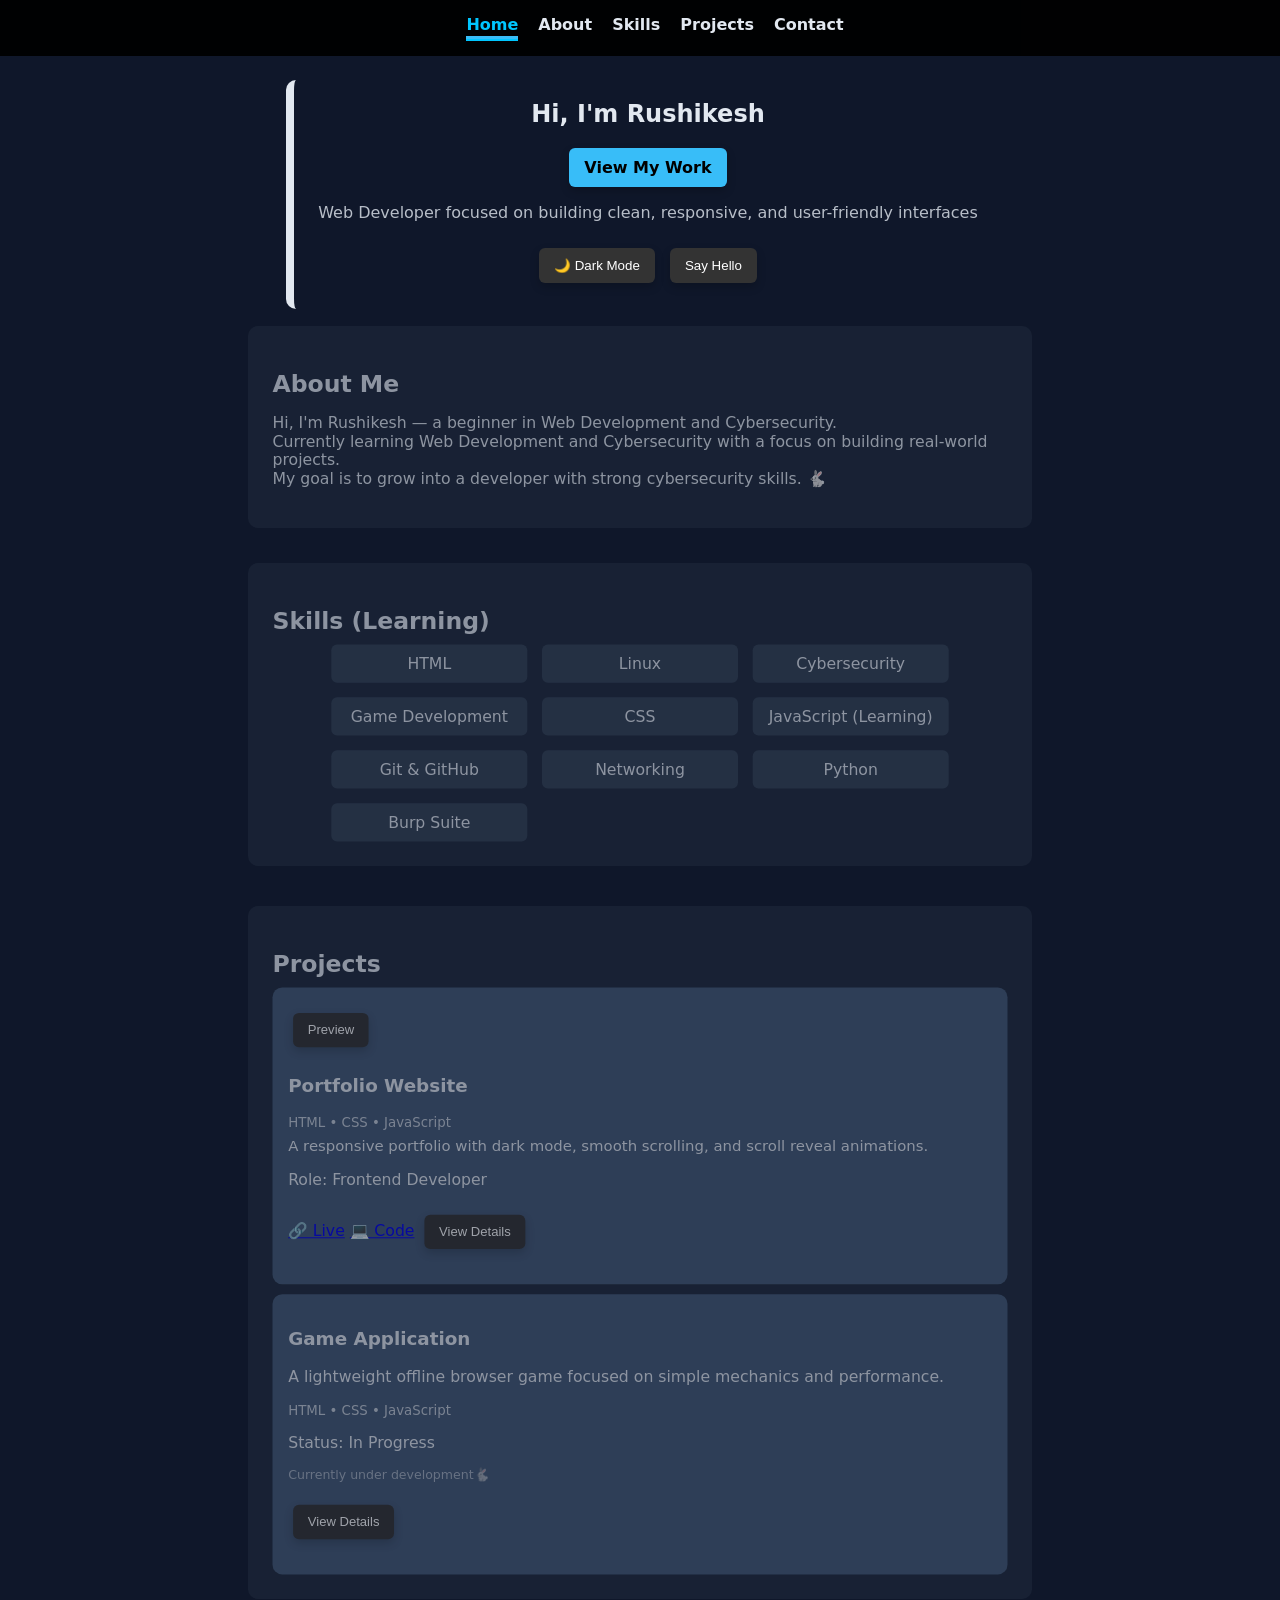
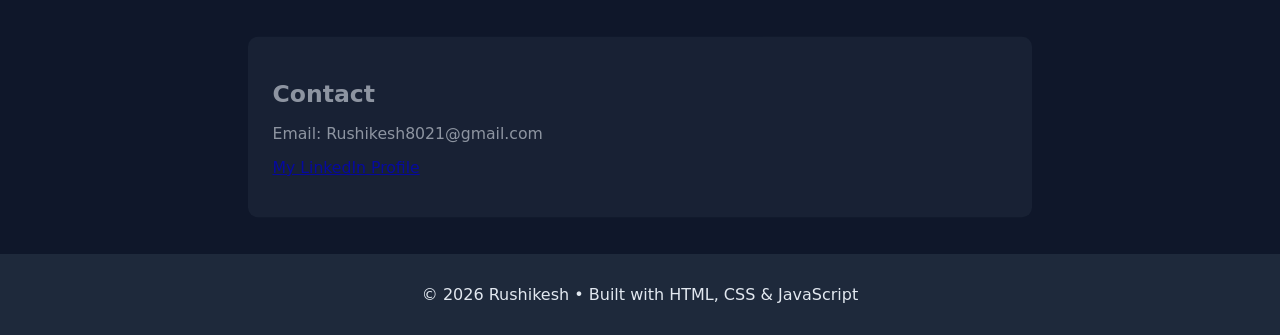
==== index.html @ 9b7d2a0e "border proplem" ====
<!DOCTYPE html>
<html lang="en">
<head>
    <meta charset="UTF-8">
    <link rel="stylesheet" href="css/style.css">
    <meta name="viewport" content="width=device-width, initial-scale=1.0">
    <title>Rushikesh Portfolio</title>
</head>

<body>

    <div class="progress-bar"></div>

    <nav id="navbar">
        <a href="#hero">Home</a>
        <a href="#about">About</a>
        <a href="#skills">Skills</a>
        <a href="#projects">Projects</a>
        <a href="#contact">Contact</a>
    </nav>

    <main>

        <!-- Hero -->
        <section id="hero">
            <h1>Hi, I'm Rushikesh</h1>

            <a href="#projects" class="cta-btn">
                View My Work
            </a>

            <p class="hero-tagline">
                Web Developer focused on building clean, responsive, and user-friendly interfaces
            </p>

            <button id="darkModeToggle">🌙 Dark Mode</button>
            <button id="helloBtn">Say Hello</button>

            <p id="message"></p>
        </section>

        <!-- About -->
        <section id="about" class="section reveal">
            <div class="section-content">
                <h2>About Me</h2>
                <p>
                    Hi, I'm Rushikesh — a beginner in Web Development and Cybersecurity.<br>
                    Currently learning Web Development and Cybersecurity with a focus on building real-world projects.<br>
                    My goal is to grow into a developer with strong cybersecurity skills. 🐇
                </p>
            </div>
        </section>

        <!-- Skills -->
        <section id="skills" class="section reveal">
            <div class="section-content">
                <h2>Skills (Learning)</h2>

                <div class="skills-container">
                    <div>HTML</div>
                    <div>Linux</div>
                    <div>Cybersecurity</div>
                    <div>Game Development</div>
                    <div>CSS</div>
                    <div>JavaScript (Learning)</div>
                    <div>Git & GitHub</div>
                    <div>Networking</div>
                    <div>Python</div>
                    <div>Burp Suite</div>
                </div>
            </div>
        </section>

        <!-- Projects -->
        <section id="projects" class="section reveal">
            <div class="section-content">
                <h2>Projects</h2>
                
                <div class="project-card">

                    <div class="project-preview">
                        <button class="preview-btn" data-url="https://ronkiller18.github.io/portfolio/">
                            Preview
                        </button>
                    </div>
                    
                    <h3>Portfolio Website</h3>

                    <p class="project-tech">
                        HTML • CSS • JavaScript
                    </p>


                    <p class="project-desc">
                        A responsive portfolio with dark mode, smooth scrolling, and scroll reveal animations.
                    </p>

                    <p class="project-role">
                        Role: Frontend Developer
                    </p>

                     <div class="project-actions">
                        <a href="https://ronkiller18.github.io/portfolio/" target="_blank" rel="noopener noreferrer">🔗 Live</a>
                        <a href="https://github.com/Ronkiller18/portfolio" target="_blank" rel="noopener noreferrer">💻 Code</a>
                        <button class="details-btn">View Details</button>
                    </div>

                    <div class="project-details">
                        <ul>
                            <li>Built responsive layout using CSS Grid and Flexbox</li>
                            <li>Implemented dark mode toggle using classList</li>
                            <li>Added scroll reveal animations using IntersectionObserver</li>
                            <li>Optimized layout for mobile devices</li>
                        </ul>
                    </div>                    
                </div>
                
                <div class="project-card">

                    <h3>Game Application</h3>

                    <p>
                        A lightweight offline browser game focused on simple mechanics and performance.
                    </p>

                    <p class="project-tech">
                        HTML • CSS • JavaScript
                    </p>

                    <p class="project-role">
                        Status: In Progress
                    </p>

                    <p class="project-note">
                        Currently under development🐇
                    </p>

                    <div class="project-actions">
                    <button class="details-btn">View Details</button>
                    </div>

                    <div class="project-details">
                        <ul>
                            <li>Designing basic game mechanics using JavaScript</li>
                            <li>Handling user input and game state</li>
                            <li>Optimizing for smooth performance on low-end devices</li>
                        </ul>
                    </div>
                </div>
            </div>
        </section>

        <!-- Contact -->
        <section id="contact" class="section reveal">
            <div class="section-content">
                <h2>Contact</h2>
                <p>Email: Rushikesh8021@gmail.com</p>
                <p>
                    <a href="https://www.linkedin.com/in/iamrushikeshpatil/" target="_blank" rel="noopener noreferrer">
                        My LinkedIn Profile
                    </a>
                </p>
            </div>
        </section>

    </main>

    <footer>
        <p>© 2026 Rushikesh • Built with HTML, CSS & JavaScript</p>
    </footer>

    <div class="preview-modal" id="previewModal">
        <div class="preview-overlay"></div>

        <div class="preview-content">
            <button class="preview-close">&times;</button>

            <div class="preview-loader" id="previewLoader">
                <div class="spinner"></div>
                <p>Loading preview...</p>
            </div>

            <div class="preview-fallback hidden" id="previewFallback">
                <p>Preview not available</p>
                <a id="openLiveLink" target="_blank">Open Live Site</a>
            </div>

            <iframe id="previewFrame" src="" loading="lazy"></iframe>
        </div>
    </div>

    <script src="js/script.js"></script>
</body>
</html>
---- css/style.css ----
/* =========================
   1. Reset & Base
========================= */

:root {
  --nav-height: 110px;
}

html {
    scroll-padding-top: var(--nav-height);
    scroll-behavior: smooth;
    overflow-x: hidden;
}

body {
    margin: 0;
    padding-top: 80px;
    font-family: system-ui, -apple-system, sans-serif;
    background-color: #0f172a;
    color: #e2e8f0;
    overflow-x: hidden;
}

h1, h2 {
    margin-bottom: 10px;
}


/* =========================
   2. Layout
========================= */
main {
    display: flex;
    flex-direction: column;
    align-items: center;
    animation: fadeIn 0.6s ease;
}

/*Scroll Progress-bar*/
.progress-bar {
    position: fixed;
    top: 0;
    left: 0;

    height: 3px;
    width: 0%;

    background: linear-gradient(to right, #00c6ff, #0072ff);

    z-index: 9999;

    transition: width 0.1s linear;
}

.section {
    width: 80%;
    max-width: 800px;
    margin: 15px;
    padding: 25px;
    border-radius: 10px;
    background: #1e293b;
    transition: transform 0.3s ease;
}

.section-content {
    transition: transform 0.3s ease;
}

.section-content:hover {
    transform: translateY(-3px);
}

/* =====================
   SECTION FOCUS SYSTEM
===================== */
section {
    box-sizing: border-box;
    padding-left: 1.5rem;
    padding-right: 1rem;
    transition: opacity 0.25s ease-out, transform 0.25s ease-out;
}

/* inactive sections */
section:not(.active-section) {
  opacity: 0.6;
  transform: scale(0.98);
}

/* active section */
section.active-section {
  opacity: 1;
  transform: scale(1);
  border-left: 8px solid;
}

/* =========================
   3. Navigation
========================= */
nav {
    position: fixed;
    top: 0;
    left: 0;
    z-index: 1000;

    width: 100%;
    padding: 15px;

    display: flex;
    justify-content: center;
    gap: 20px;

    background: rgba(0, 0, 0, 0.95);
}

nav {
  transition: background-color 0.3s ease, box-shadow 0.3s ease;
}

nav.nav-scrolled {
  background-color: rgba(0, 0, 0, 0.85);
  box-shadow: 0 4px 10px rgba(0, 0, 0, 0.3);
}

nav a {
    position: relative;
    padding-bottom: 5px;

    color: #e2e8f0;
    text-decoration: none;
    font-weight: bold;
    transition: transform 0.15s ease, opacity 0.15s ease;
}

nav a.active {
  color: #00c6ff;
  border-bottom: 2px solid #00c6ff;
}

nav a:hover {
    color: #38bdf8;
}

nav a::before {
    content: "";
    position: absolute;
    bottom: 0;
    left: 0;

    width: 0%;
    height: 3px;

    background: #38bdf8;
    transition: width 0.3s ease;
}

nav a:hover::before,
nav a.active::before {
    width: 100%;
}

/* =========================
   4. Buttons & Links
========================= */

a:focus, 
button:focus {
    outline: 2px solid #38bdf8;
    outline-offset: 2px;
}

button,
.details-btn,
#darkModeToggle,
#helloBtn {
  padding: 10px 15px;
  margin: 10px 5px;

  border: none;
  border-radius: 6px;

  background-color: #333;
  color: white;

  cursor: pointer;

  transition: transform 0.1s ease, box-shadow 0.1s ease;

  box-shadow: 0 4px 10px rgba(0, 0, 0, 0.2);
}

button:hover,
.details-btn:hover,
#darkModeToggle:hover,
#helloBtn:hover {
  transform: translateY(-2px);
  box-shadow: 0 6px 14px rgba(0, 0, 0, 0.25);
}

button:active,
.details-btn:active,
#darkModeToggle:active,
#helloBtn:active {
  transform: translateY(1px) scale(0.97);
  box-shadow: 0 2px 6px rgba(0, 0, 0, 0.2);
}

.cta-btn {
  display: inline-block;
  margin-top: 10px;
  padding: 10px 15px;

  background: #38bdf8;
  color: black;
  text-decoration: none;
  border-radius: 6px;
  font-weight: bold;

  transition: transform 0.1s ease, box-shadow 0.1s ease;

  box-shadow: 0 4px 10px rgba(0, 0, 0, 0.2);
}

.cta-btn:hover {
  transform: translateY(-2px);
  box-shadow: 0 6px 14px rgba(0, 0, 0, 0.25);
}

.cta-btn:active {
  transform: translateY(1px) scale(0.97);
  box-shadow: 0 2px 6px rgba(0, 0, 0, 0.2);
}

/* =========================
   5. Hero
========================= */
/* Ensure hero is strong on load */
#hero {
    text-align: center;
    opacity: 1;
    transform: scale(1);
    border-radius: 10px;
}

.hero-tagline {
    opacity: 0.8;
    font-size: 1rem;
}

/* =========================
   6. Animations
========================= */
@keyframes fadeIn {
    from { opacity: 0; }
    to   { opacity: 1; }
}

.reveal {
    opacity: 0;
    transform: translateY(40px);
    transition: opacity 0.7s ease, transform 0.7s ease;
}

.reveal.active {
    opacity: 1;
    transform: translateY(0);
}

.clicked {
  transform: translateY(1px) scale(0.97);
}

/* No_ scroll*/
.no-scroll {
  overflow: hidden;
  touch-action: none;
}

/* =========================
   7. Skills
========================= */
.skills-container {
    display: grid;
    grid-template-columns: repeat(auto-fit, minmax(150px, 200px));
    justify-content: center;
    gap: 15px;
    margin-top: 10px;
    width: 100%;
}

.skills-container div {
    text-align: center;
    padding: 10px 15px;

    background: #334155;
    border-radius: 6px;
    transition: transform 0.2s ease, background 0.2s ease;
}

.skills-container div:hover {
    background: #38bdf8;
    color: black;
    transform: scale(1.05);
}


/* =========================
   8. Projects
========================= */
#projects {
    display: flex;
    flex-direction: column;
    gap: 15px;
}

.project-card {
    margin-top: 10px;
    padding: 1rem;

    background: #435875;
    border-radius: 10px;

    transition: transform 0.2s ease, box-shadow 0.2s ease;

    cursor: default;
}

.project-card:hover {
    background: #38bdf8;
    color: black;
    transform: translateY(-4px);
    box-shadow: 0 8px 18px rgba(0, 0, 0, 0.2);
    cursor: pointer;
}

.project-card:active {
    transform: scale(0.98);
}

.project-desc {
    margin: 8px 0;
    font-size: 0.95rem;
}

.project-details {
     max-height: 0;
  overflow: hidden;

  transition: max-height 0.3s ease;
    margin-top: 10px;
    font-size: 0.9rem;
    line-height: 1.5;
}

.project-details.show {
  max-height: 200px;
}

.project-tech {
    margin-bottom: 0.5rem;
    font-size: 0.85rem;
    opacity: 0.8;
}

.project-note {
    font-size: 0.8rem;
    opacity: 0.6;
}

.project-links {
    display: flex;
    gap: 10px;
}

.project-links a {
    text-decoration: none;
    font-weight: bold;
}

.project-links a:hover {
    text-decoration: underline;
}

.hidden {
    display: none;
}

/* =========================
   Preview
========================= */

.preview-modal {
  position: fixed;
  inset: 0;
  z-index: 1000;

  opacity: 0;
  visibility: hidden;
  transition: opacity 0.25s ease;
}

.preview-modal.active {
  opacity: 1;
  visibility: visible;
}

.preview-overlay {
  position: absolute;
  inset: 0;
  background: rgba(0, 0, 0, 0.7);
}

.preview-content {
  position: relative;
  width: 90%;
  max-width: 900px;
  height: 80vh;
  margin: auto;
  top: 50%;
  transform: translateY(-50%);
  background: #111;
  border-radius: 10px;
  overflow: hidden;
}

.preview-content iframe {
  width: 100%;
  height: 100%;
  border: none;
}

.preview-close {
  position: absolute;
  top: 10px;
  right: 12px;
  font-size: 24px;
  background: none;
  border: none;
  color: white;
  cursor: pointer;
}

.preview-loader {
  position: absolute;
  inset: 0;
  display: flex;
  flex-direction: column;
  align-items: center;
  justify-content: center;
  background: #111;
  z-index: 2;
}

.preview-loader.hidden {
  display: none;
}

.spinner {
  width: 32px;
  height: 32px;
  border: 3px solid #444;
  border-top: 3px solid #fff;
  border-radius: 50%;
  animation: spin 0.8s linear infinite;
}

@keyframes spin {
  to {
    transform: rotate(360deg);
  }
}

.preview-fallback {
  position: absolute;
  inset: 0;
  display: flex;
  flex-direction: column;
  justify-content: center;
  align-items: center;
  background: #111;
  color: white;
}

.preview-fallback.hidden {
  display: none;
}

.preview-content iframe {
  opacity: 0;
  transition: opacity 0.2s ease;
}

.preview-content iframe.loaded {
  opacity: 1;
}

/* =========================
   9. Footer
========================= */
footer {
    margin-top: 20px;
    padding: 15px;
    text-align: center;
    background: #1e293b;
}


/* =========================
   10. Dark Mode
========================= */
body.dark {
    background-color: #121212;
    color: #39FF14;
}

body.dark .cta-btn {
    color: #39FF14;
}

body.dark .section {
    background: #1e1e1e;
}

body.dark .cta-btn,
body.dark .skills-container div,
body.dark .project-card {
    background: #2a2a2a;
}

body.dark .cta-btn:hover,
body.dark .skills-container div:hover,
body.dark .project-card:hover {
    color: #ffffff;
}

body.dark footer {
  background-color: black;
}

/* =========================
   11. Responsive
========================= */
@media (max-width: 600px) {

     :root {
        --nav-height: 80px;
    }

    body {
        padding-top: 100px;
    }

    nav {
        flex-wrap: nowrap;
        overflow-x: auto;
        justify-content: flex-start;
        gap: 12px;
        padding: 10px;
        scroll-padding-right: 20px;
    }

    nav a {
        flex: 0 0 auto;
    }

    nav a:last-child {
        margin-right: 20px;
    }

    nav::-webkit-scrollbar {
        display: none;
    }

    section {
        padding-left: 1rem;
        padding-right: 1rem;
    }

    .section {
        width: 95%;
        margin: 10px 0;
    }

    section.active-section {
        border-left: none;
        border-top: 3px solid white;
  }

    .skills-container {
        grid-template-columns: 1fr;
    }
}
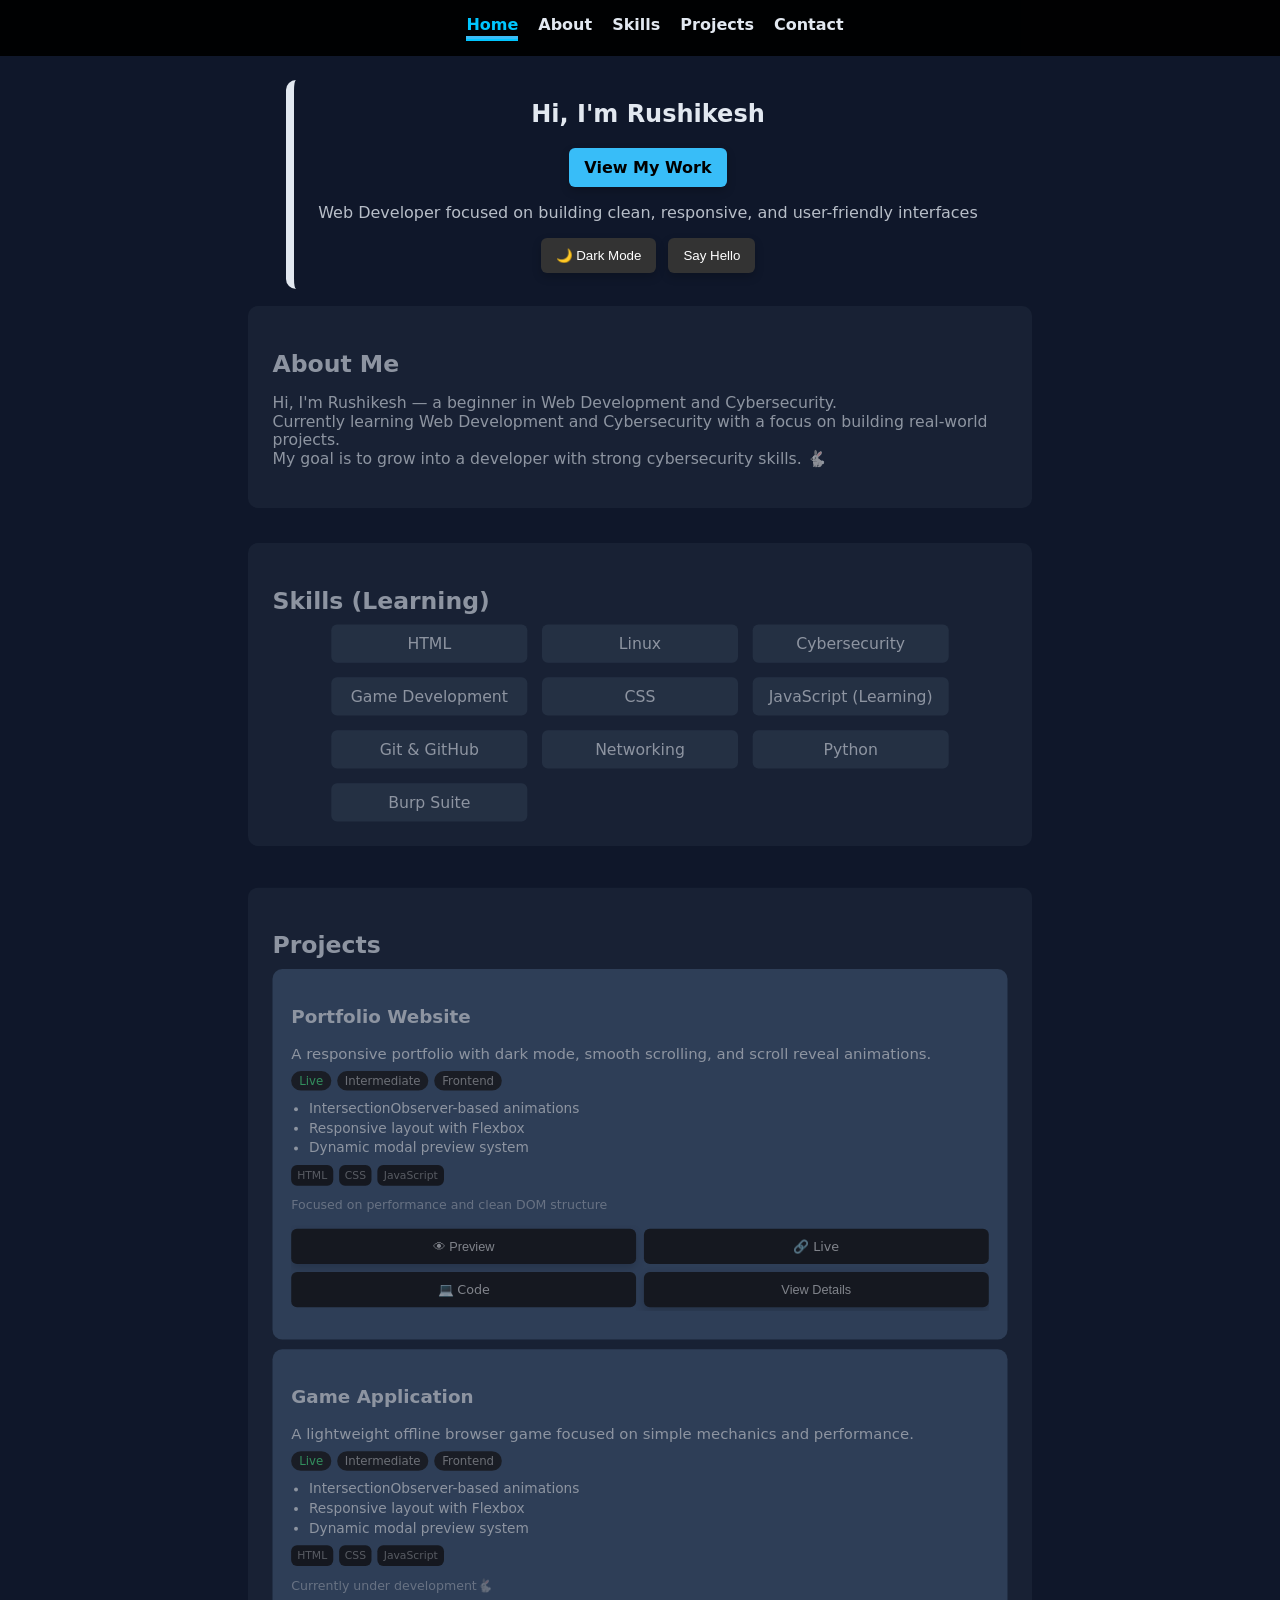
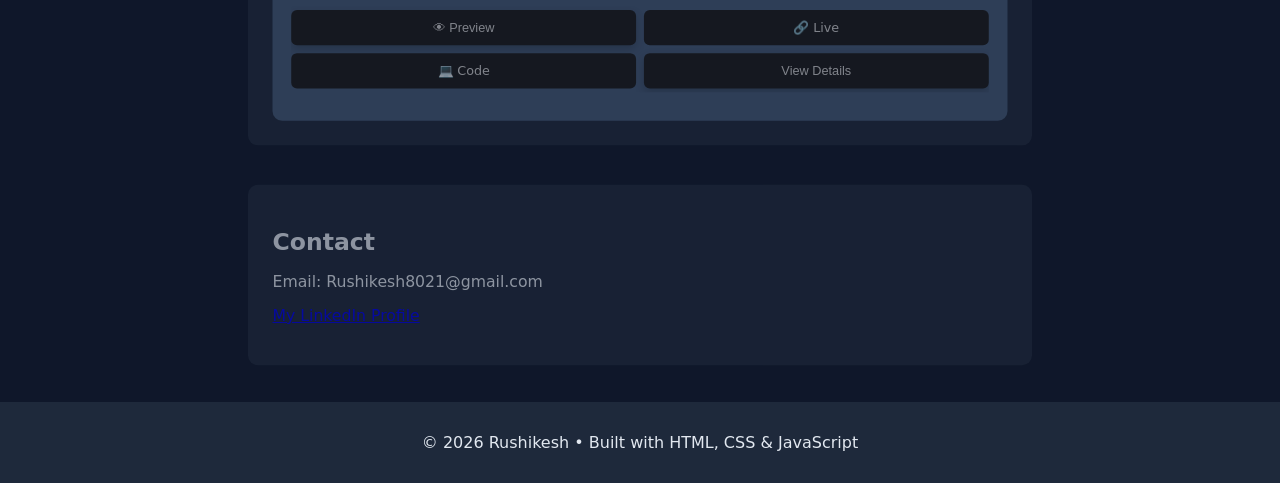
==== commit 09337456: "buttons Ui" ====
--- a/index.html
+++ b/index.html
@@ -33,8 +33,10 @@
                 Web Developer focused on building clean, responsive, and user-friendly interfaces
             </p>
 
+            <div class="hero-actions">
             <button id="darkModeToggle">🌙 Dark Mode</button>
             <button id="helloBtn">Say Hello</button>
+            </div>
 
             <p id="message"></p>
         </section>
@@ -78,74 +80,125 @@
                 
                 <div class="project-card">
 
-                    <div class="project-preview">
-                        <button class="preview-btn" data-url="https://ronkiller18.github.io/portfolio/">
-                            Preview
-                        </button>
-                    </div>
-                    
+                    <!-- 1. Title -->
                     <h3>Portfolio Website</h3>
 
-                    <p class="project-tech">
-                        HTML • CSS • JavaScript
-                    </p>
-
-
+                    <!-- 2. Description -->
                     <p class="project-desc">
                         A responsive portfolio with dark mode, smooth scrolling, and scroll reveal animations.
                     </p>
 
-                    <p class="project-role">
-                        Role: Frontend Developer
-                    </p>
-
-                     <div class="project-actions">
-                        <a href="https://ronkiller18.github.io/portfolio/" target="_blank" rel="noopener noreferrer">🔗 Live</a>
-                        <a href="https://github.com/Ronkiller18/portfolio" target="_blank" rel="noopener noreferrer">💻 Code</a>
-                        <button class="details-btn">View Details</button>
-                    </div>
-
+                    <!-- 3. Meta (quick signals) -->
+                    <div class="project-meta">
+                        <span class="status live">Live</span>
+                        <span class="complexity">Intermediate</span>
+                        <span class="type">Frontend</span>
+                    </div>
+
+                    <!-- 4. Features (proof of skill) -->
+                    <ul class="project-features">
+                        <li>IntersectionObserver-based animations</li>
+                        <li>Responsive layout with Flexbox</li>
+                        <li>Dynamic modal preview system</li>
+                    </ul>
+
+                    <!-- 5. Tech stack -->
+                    <div class="project-tech">
+                        <span>HTML</span>
+                        <span>CSS</span>
+                        <span>JavaScript</span>
+                    </div>
+
+                    <!-- 6. Note (thinking signal) -->
+                    <p class="project-note">
+                        Focused on performance and clean DOM structure
+                    </p>
+
+                    <!-- 7. Actions (interaction) -->
+                    <div class="project-actions">
+                        <button class="btn preview-btn" data-url="https://ronkiller18.github.io/portfolio/">
+                        👁 Preview
+                        </button>
+                        <a href="https://ronkiller18.github.io/portfolio/" target="_blank" rel="noopener noreferrer" class="btn">
+                        🔗 Live
+                        </a>
+                        <a href="https://github.com/Ronkiller18/portfolio" target="_blank" rel="noopener noreferrer" class="btn">
+                        💻 Code
+                        </a>
+                        <button class="btn details-btn">View Details</button>
+                    </div>
+
+                    <!-- 8. Expandable details -->
                     <div class="project-details">
                         <ul>
-                            <li>Built responsive layout using CSS Grid and Flexbox</li>
-                            <li>Implemented dark mode toggle using classList</li>
-                            <li>Added scroll reveal animations using IntersectionObserver</li>
-                            <li>Optimized layout for mobile devices</li>
+                        <li>Built responsive layout using CSS Grid and Flexbox</li>
+                        <li>Implemented dark mode toggle using classList</li>
+                        <li>Added scroll reveal animations using IntersectionObserver</li>
+                        <li>Optimized layout for mobile devices</li>
                         </ul>
-                    </div>                    
+                    </div>
+
                 </div>
                 
                 <div class="project-card">
 
+                    <!-- 1. Title -->
                     <h3>Game Application</h3>
 
-                    <p>
+                    <!-- 2. Description -->
+                    <p class="project-desc">
                         A lightweight offline browser game focused on simple mechanics and performance.
                     </p>
 
-                    <p class="project-tech">
-                        HTML • CSS • JavaScript
-                    </p>
-
-                    <p class="project-role">
-                        Status: In Progress
-                    </p>
-
+                    <!-- 3. Meta (quick signals) -->
+                    <div class="project-meta">
+                        <span class="status live">Live</span>
+                        <span class="complexity">Intermediate</span>
+                        <span class="type">Frontend</span>
+                    </div>
+
+                    <!-- 4. Features (proof of skill) -->
+                    <ul class="project-features">
+                        <li>IntersectionObserver-based animations</li>
+                        <li>Responsive layout with Flexbox</li>
+                        <li>Dynamic modal preview system</li>
+                    </ul>
+
+                    <!-- 5. Tech stack -->
+                    <div class="project-tech">
+                        <span>HTML</span>
+                        <span>CSS</span>
+                        <span>JavaScript</span>
+                    </div>
+
+                    <!-- 6. Note (thinking signal) -->
                     <p class="project-note">
                         Currently under development🐇
                     </p>
 
+                    <!-- 7. Actions (interaction) -->
                     <div class="project-actions">
-                    <button class="details-btn">View Details</button>
-                    </div>
-
+                        <button class="btn preview-btn" data-url="https://ronkiller18.github.io/portfolio/">
+                        👁 Preview
+                        </button>
+                        <a href="https://ronkiller18.github.io/portfolio/" target="_blank" rel="noopener noreferrer" class="btn">
+                        🔗 Live
+                        </a>
+                        <a href="https://github.com/Ronkiller18/portfolio" target="_blank" rel="noopener noreferrer" class="btn">
+                        💻 Code
+                        </a>
+                        <button class="btn details-btn">View Details</button>
+                    </div>
+
+                    <!-- 8. Expandable details -->
                     <div class="project-details">
-                        <ul>
-                            <li>Designing basic game mechanics using JavaScript</li>
-                            <li>Handling user input and game state</li>
-                            <li>Optimizing for smooth performance on low-end devices</li>
+                        <ul> 
+                        <li>Designing basic game mechanics using JavaScript</li>
+                        <li>Handling user input and game state</li>
+                        <li>Optimizing for smooth performance on low-end devices</li>
                         </ul>
                     </div>
+
                 </div>
             </div>
         </section>
--- a/css/style.css
+++ b/css/style.css
@@ -173,7 +173,7 @@
 #darkModeToggle,
 #helloBtn {
   padding: 10px 15px;
-  margin: 10px 5px;
+  /*margin: 10px 5px;*/
 
   border: none;
   border-radius: 6px;
@@ -231,6 +231,47 @@
 }
 
 /* =========================
+   Button System (Unified)
+========================= */
+
+.btn {
+  display: inline-flex;
+  align-items: center;
+  justify-content: center;
+
+  height: 36px;              /* fixed height = consistency */
+  width: 100%; 
+  min-width: 0;
+  padding: 0 12px;           /* horizontal padding only */
+
+  font-size: 13px;
+  line-height: 1;
+
+  border-radius: 6px;
+  background: #1a1a1a;
+  color: #ccc;
+
+  border: none;
+  text-decoration: none;
+  cursor: pointer;
+
+  box-sizing: border-box;
+  vertical-align: middle;    /* fixes inline alignment issues */
+}
+
+/* Hover */
+.btn:hover {
+  background: #1f2937;
+  color: #fff;
+  box-shadow: 0 0 0 1px #38bdf8 inset;
+}
+
+/* Active */
+.btn:active {
+  transform: translateY(1px);
+}
+
+/* =========================
    5. Hero
 ========================= */
 /* Ensure hero is strong on load */
@@ -244,6 +285,13 @@
 .hero-tagline {
     opacity: 0.8;
     font-size: 1rem;
+}
+
+.hero-actions {
+  display: flex;
+  gap: 12px;        /* spacing between buttons */
+  justify-content: center;  /* optional (center align) */
+  margin-top: 10px; /* space from above content */
 }
 
 /* =========================
@@ -314,7 +362,7 @@
 
 .project-card {
     margin-top: 10px;
-    padding: 1rem;
+    padding: 1.2rem;
 
     background: #435875;
     border-radius: 10px;
@@ -325,8 +373,6 @@
 }
 
 .project-card:hover {
-    background: #38bdf8;
-    color: black;
     transform: translateY(-4px);
     box-shadow: 0 8px 18px rgba(0, 0, 0, 0.2);
     cursor: pointer;
@@ -342,10 +388,10 @@
 }
 
 .project-details {
-     max-height: 0;
-  overflow: hidden;
-
-  transition: max-height 0.3s ease;
+    max-height: 0;
+    overflow: hidden;
+
+    transition: max-height 0.3s ease;
     margin-top: 10px;
     font-size: 0.9rem;
     line-height: 1.5;
@@ -356,9 +402,18 @@
 }
 
 .project-tech {
-    margin-bottom: 0.5rem;
-    font-size: 0.85rem;
-    opacity: 0.8;
+  display: flex;
+  flex-wrap: wrap;
+  gap: 6px;
+  margin-top: 8px;
+}
+
+.project-tech span {
+  font-size: 11px;
+  background: #1a1a1a;
+  padding: 4px 6px;
+  border-radius: 6px;
+  color: #888;
 }
 
 .project-note {
@@ -366,22 +421,89 @@
     opacity: 0.6;
 }
 
-.project-links {
-    display: flex;
-    gap: 10px;
-}
-
-.project-links a {
-    text-decoration: none;
-    font-weight: bold;
-}
-
-.project-links a:hover {
-    text-decoration: underline;
+/* =========================
+   Project Actions (NEW)
+========================= */
+
+.project-actions {
+  display: grid;
+  grid-template-columns: repeat(2, 1fr);
+  gap: 8px;
+  align-items: stretch;
+  justify-items: stretch;
+  overflow: hidden;
+  margin-top: 12px;
+  padding: 4px 0;
+}
+
+.project-actions a,
+.project-actions button {
+  font-size: 13px;
+  padding: 6px 10px;
+  border-radius: 6px;
+  background: #1a1a1a;
+  color: #ccc;
+  border: none;
+  cursor: pointer;
+  text-decoration: none;
+  transition: background 0.2s ease, transform 0.1s ease;
+}
+
+.project-actions a:hover,
+.project-actions button:hover {
+  background: #2a2a2a;
+}
+
+.project-actions a:active,
+.project-actions button:active {
+  transform: scale(0.96);
 }
 
 .hidden {
     display: none;
+}
+
+/* project meta*/
+
+.project-meta {
+  display: flex;
+  flex-wrap: wrap;
+  gap: 6px;
+  margin-bottom: 10px;
+  font-size: 12px;
+}
+
+.project-meta span {
+  padding: 3px 8px;
+  border-radius: 999px;
+  background: #222;
+  color: #aaa;
+}
+
+.status.live {
+  color: #4ade80;
+}
+
+.status.wip {
+  color: #facc15;
+}
+
+.status.completed {
+  color: #60a5fa;
+}
+
+/* ===================
+   PROJECT FEATURE
+=====================*/
+
+.project-features {
+  margin: 10px 0;
+  padding-left: 18px;
+  font-size: 14px;
+}
+
+.project-features li {
+  margin-bottom: 4px;
 }
 
 /* =========================
@@ -407,6 +529,15 @@
   position: absolute;
   inset: 0;
   background: rgba(0, 0, 0, 0.7);
+}
+
+.preview-btn {
+  background: #0ea5e9;
+  color: white;
+}
+
+.preview-btn:hover {
+  background: #0284c7;
 }
 
 .preview-content {
@@ -426,6 +557,8 @@
   width: 100%;
   height: 100%;
   border: none;
+    opacity: 0;
+  transition: opacity 0.2s ease;
 }
 
 .preview-close {
@@ -484,11 +617,6 @@
   display: none;
 }
 
-.preview-content iframe {
-  opacity: 0;
-  transition: opacity 0.2s ease;
-}
-
 .preview-content iframe.loaded {
   opacity: 1;
 }
@@ -575,6 +703,11 @@
         padding-right: 1rem;
     }
 
+    .hero-actions {
+      flex-direction: column;
+      align-items: center;
+    }
+
     .section {
         width: 95%;
         margin: 10px 0;
@@ -583,9 +716,13 @@
     section.active-section {
         border-left: none;
         border-top: 3px solid white;
-  }
+    }
 
     .skills-container {
         grid-template-columns: 1fr;
     }
+
+    .project-actions {
+    grid-template-columns: 1fr;
+  }
 }
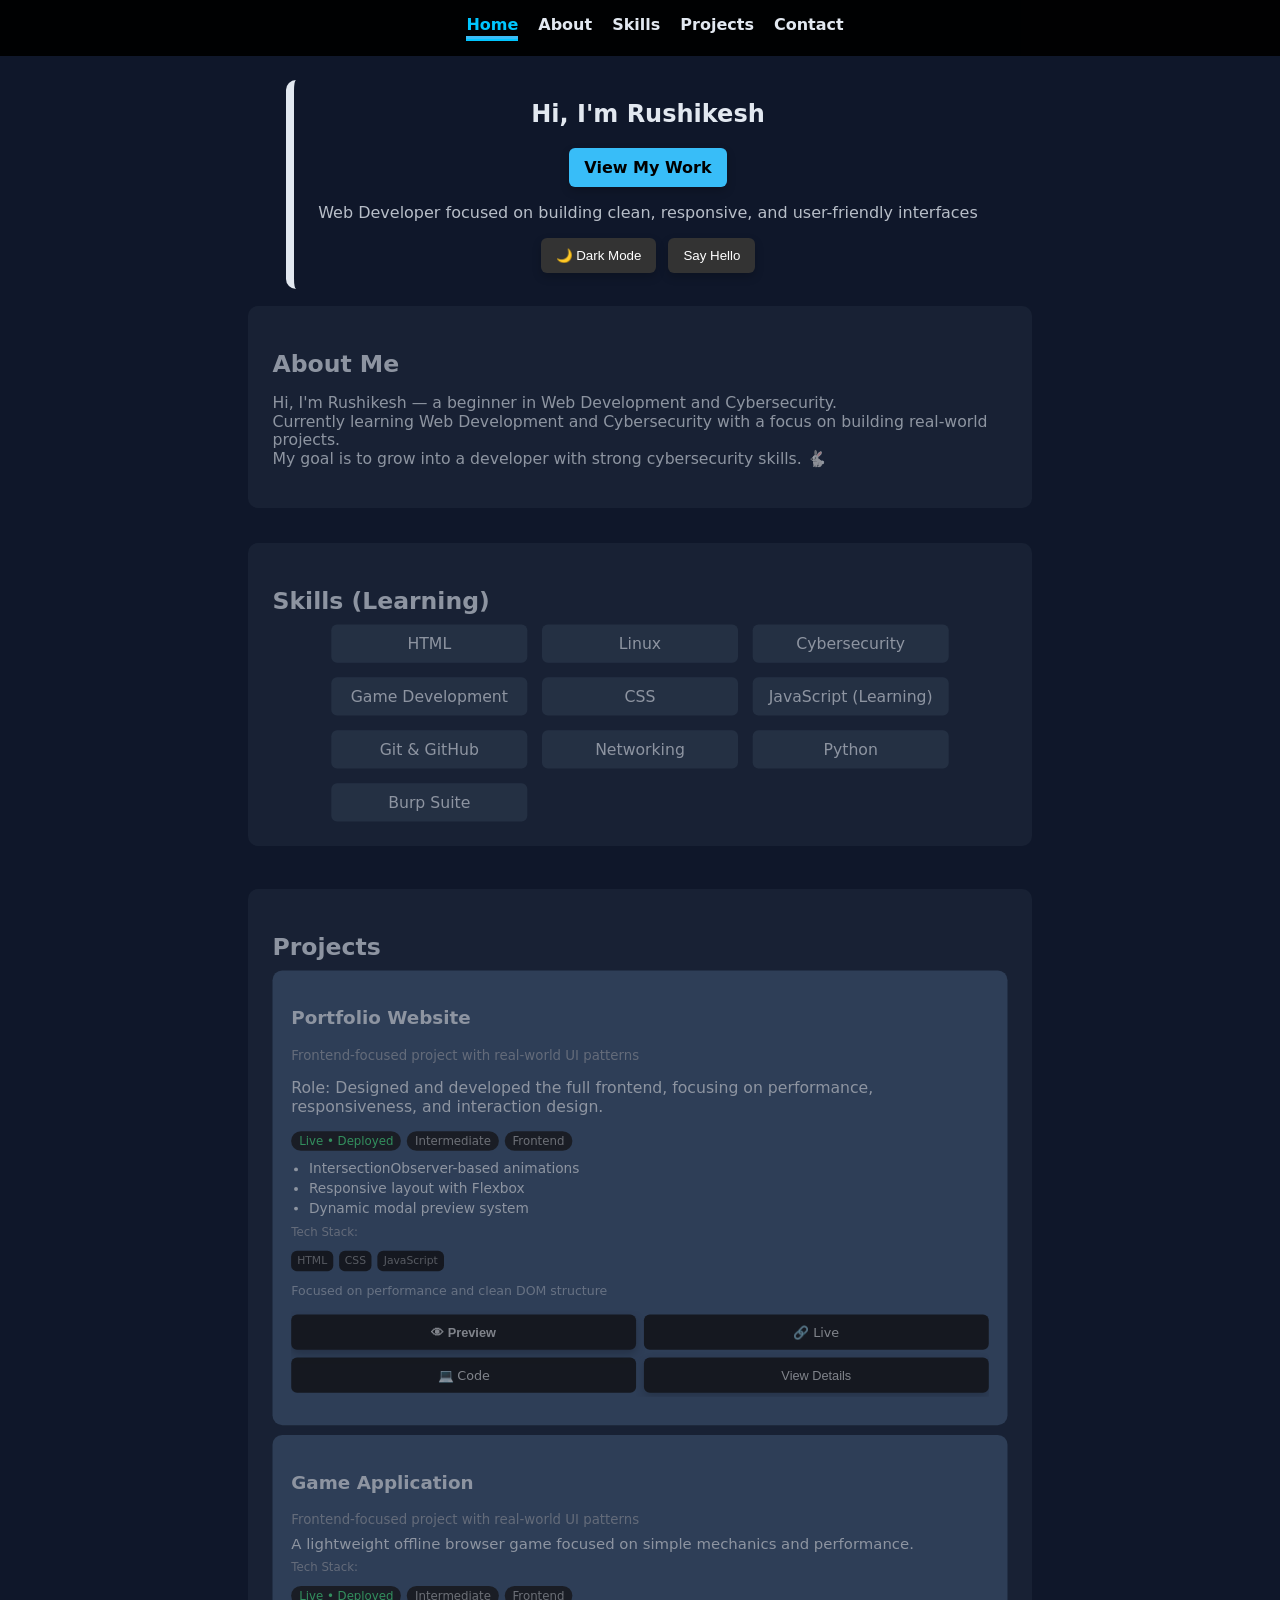
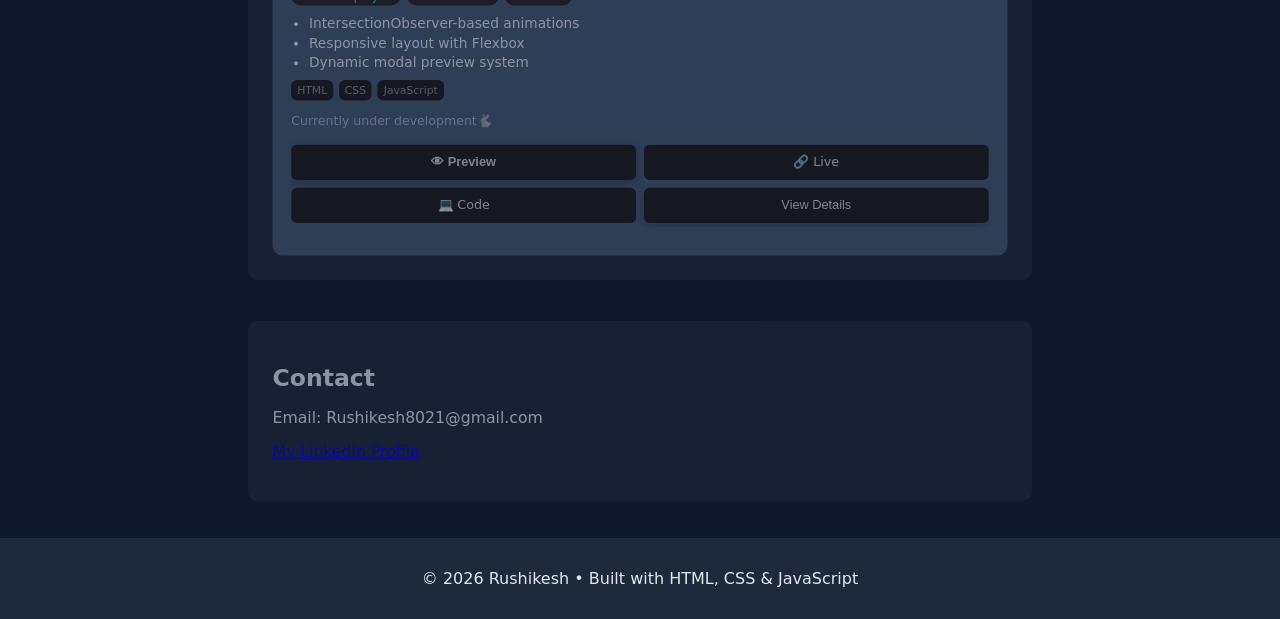
==== commit 39de0db4: "29" ====
--- a/index.html
+++ b/index.html
@@ -82,15 +82,18 @@
 
                     <!-- 1. Title -->
                     <h3>Portfolio Website</h3>
+                    <p class="project-subtitle">
+                        Frontend-focused project with real-world UI patterns
+                    </p>
 
                     <!-- 2. Description -->
-                    <p class="project-desc">
-                        A responsive portfolio with dark mode, smooth scrolling, and scroll reveal animations.
+                    <p class="project-role">
+                        Role: Designed and developed the full frontend, focusing on performance, responsiveness, and interaction design.
                     </p>
 
                     <!-- 3. Meta (quick signals) -->
                     <div class="project-meta">
-                        <span class="status live">Live</span>
+                        <span class="status live">Live • Deployed</span>
                         <span class="complexity">Intermediate</span>
                         <span class="type">Frontend</span>
                     </div>
@@ -103,6 +106,7 @@
                     </ul>
 
                     <!-- 5. Tech stack -->
+                    <p class="tech-label">Tech Stack:</p>
                     <div class="project-tech">
                         <span>HTML</span>
                         <span>CSS</span>
@@ -135,6 +139,8 @@
                         <li>Implemented dark mode toggle using classList</li>
                         <li>Added scroll reveal animations using IntersectionObserver</li>
                         <li>Optimized layout for mobile devices</li>
+                        <li><strong>Problem:</strong> Needed a clean way to present projects professionally</li>
+                        <li><strong>Solution:</strong> Built a modular, responsive UI with reusable components</li>
                         </ul>
                     </div>
 
@@ -144,6 +150,9 @@
 
                     <!-- 1. Title -->
                     <h3>Game Application</h3>
+                    <p class="project-subtitle">
+                        Frontend-focused project with real-world UI patterns
+                    </p>
 
                     <!-- 2. Description -->
                     <p class="project-desc">
@@ -151,8 +160,9 @@
                     </p>
 
                     <!-- 3. Meta (quick signals) -->
+                    <p class="tech-label">Tech Stack:</p> 
                     <div class="project-meta">
-                        <span class="status live">Live</span>
+                        <span class="status live">Live • Deployed</span>
                         <span class="complexity">Intermediate</span>
                         <span class="type">Frontend</span>
                     </div>
--- a/css/style.css
+++ b/css/style.css
@@ -162,10 +162,14 @@
    4. Buttons & Links
 ========================= */
 
-a:focus, 
-button:focus {
-    outline: 2px solid #38bdf8;
-    outline-offset: 2px;
+button:focus,
+a:focus {
+  outline: none;
+}
+
+button:focus-visible,
+a:focus-visible {
+  box-shadow: 0 0 0 2px #38bdf8;
 }
 
 button,
@@ -173,7 +177,6 @@
 #darkModeToggle,
 #helloBtn {
   padding: 10px 15px;
-  /*margin: 10px 5px;*/
 
   border: none;
   border-radius: 6px;
@@ -188,12 +191,19 @@
   box-shadow: 0 4px 10px rgba(0, 0, 0, 0.2);
 }
 
-button:hover,
-.details-btn:hover,
 #darkModeToggle:hover,
 #helloBtn:hover {
   transform: translateY(-2px);
   box-shadow: 0 6px 14px rgba(0, 0, 0, 0.25);
+}
+
+.details-btn:hover {
+  color: #38bdf8;
+}
+
+.project-actions .btn:hover,
+.project-actions a:hover {
+  color: #38bdf8;
 }
 
 button:active,
@@ -257,18 +267,23 @@
 
   box-sizing: border-box;
   vertical-align: middle;    /* fixes inline alignment issues */
+
+  transition: 
+    background 0.2s ease,
+    transform 0.08s ease,
+    box-shadow 0.08s ease;
 }
 
 /* Hover */
 .btn:hover {
   background: #1f2937;
-  color: #fff;
-  box-shadow: 0 0 0 1px #38bdf8 inset;
+  box-shadow: 0 4px 10px rgba(0,0,0,0.25);
 }
 
 /* Active */
 .btn:active {
   transform: translateY(1px);
+  box-shadow: 0 2px 6px rgba(0,0,0,0.2);
 }
 
 /* =========================
@@ -360,6 +375,12 @@
     gap: 15px;
 }
 
+.project-subtitle {
+  font-size: 0.85rem;
+  color: #9ca3af;
+  margin-bottom: 6px;
+}
+
 .project-card {
     margin-top: 10px;
     padding: 1.2rem;
@@ -373,9 +394,9 @@
 }
 
 .project-card:hover {
-    transform: translateY(-4px);
-    box-shadow: 0 8px 18px rgba(0, 0, 0, 0.2);
-    cursor: pointer;
+  transform: translateY(-6px);
+  box-shadow: 0 12px 24px rgba(0,0,0,0.25);
+  cursor: pointer;
 }
 
 .project-card:active {
@@ -399,6 +420,12 @@
 
 .project-details.show {
   max-height: 200px;
+}
+
+.tech-label {
+  font-size: 0.75rem;
+  color: #9ca3af;
+  margin-top: 8px;
 }
 
 .project-tech {
@@ -454,6 +481,10 @@
   background: #2a2a2a;
 }
 
+.project-actions a:hover {
+  color: #38bdf8;
+}
+
 .project-actions a:active,
 .project-actions button:active {
   transform: scale(0.96);
@@ -513,16 +544,27 @@
 .preview-modal {
   position: fixed;
   inset: 0;
-  z-index: 1000;
+  z-index: 9999;
+
+  display: flex;
+  align-items: center;
+  justify-content: center;
 
   opacity: 0;
   visibility: hidden;
   transition: opacity 0.25s ease;
+   pointer-events: none;
 }
 
 .preview-modal.active {
   opacity: 1;
   visibility: visible;
+  pointer-events: auto;
+}
+
+.preview-modal.active .preview-content {
+  opacity: 1;
+  transform: scale(1);
 }
 
 .preview-overlay {
@@ -534,23 +576,32 @@
 .preview-btn {
   background: #0ea5e9;
   color: white;
-}
-
-.preview-btn:hover {
+  font-weight: 600;              /* 🔥 stronger presence */
+  box-shadow: 0 4px 10px rgba(0,0,0,0.25);
+  transform: translateY(0);
+}
+
+.project-actions .preview-btn:hover {
   background: #0284c7;
+  box-shadow: 0 6px 16px rgba(14,165,233,0.35);
+  transform: translateY(-1px);
+  color: #fff;
 }
 
 .preview-content {
-  position: relative;
   width: 90%;
   max-width: 900px;
   height: 80vh;
-  margin: auto;
-  top: 50%;
-  transform: translateY(-50%);
+
   background: #111;
   border-radius: 10px;
   overflow: hidden;
+
+  position: relative;
+
+  opacity: 0;
+  transform: scale(0.95);
+  transition: opacity 0.25s ease, transform 0.25s ease;
 }
 
 .preview-content iframe {
@@ -581,10 +632,15 @@
   justify-content: center;
   background: #111;
   z-index: 2;
+
+  transition: opacity 0.2s ease;
 }
 
 .preview-loader.hidden {
   display: none;
+
+  opacity: 0;
+  pointer-events: none;
 }
 
 .spinner {
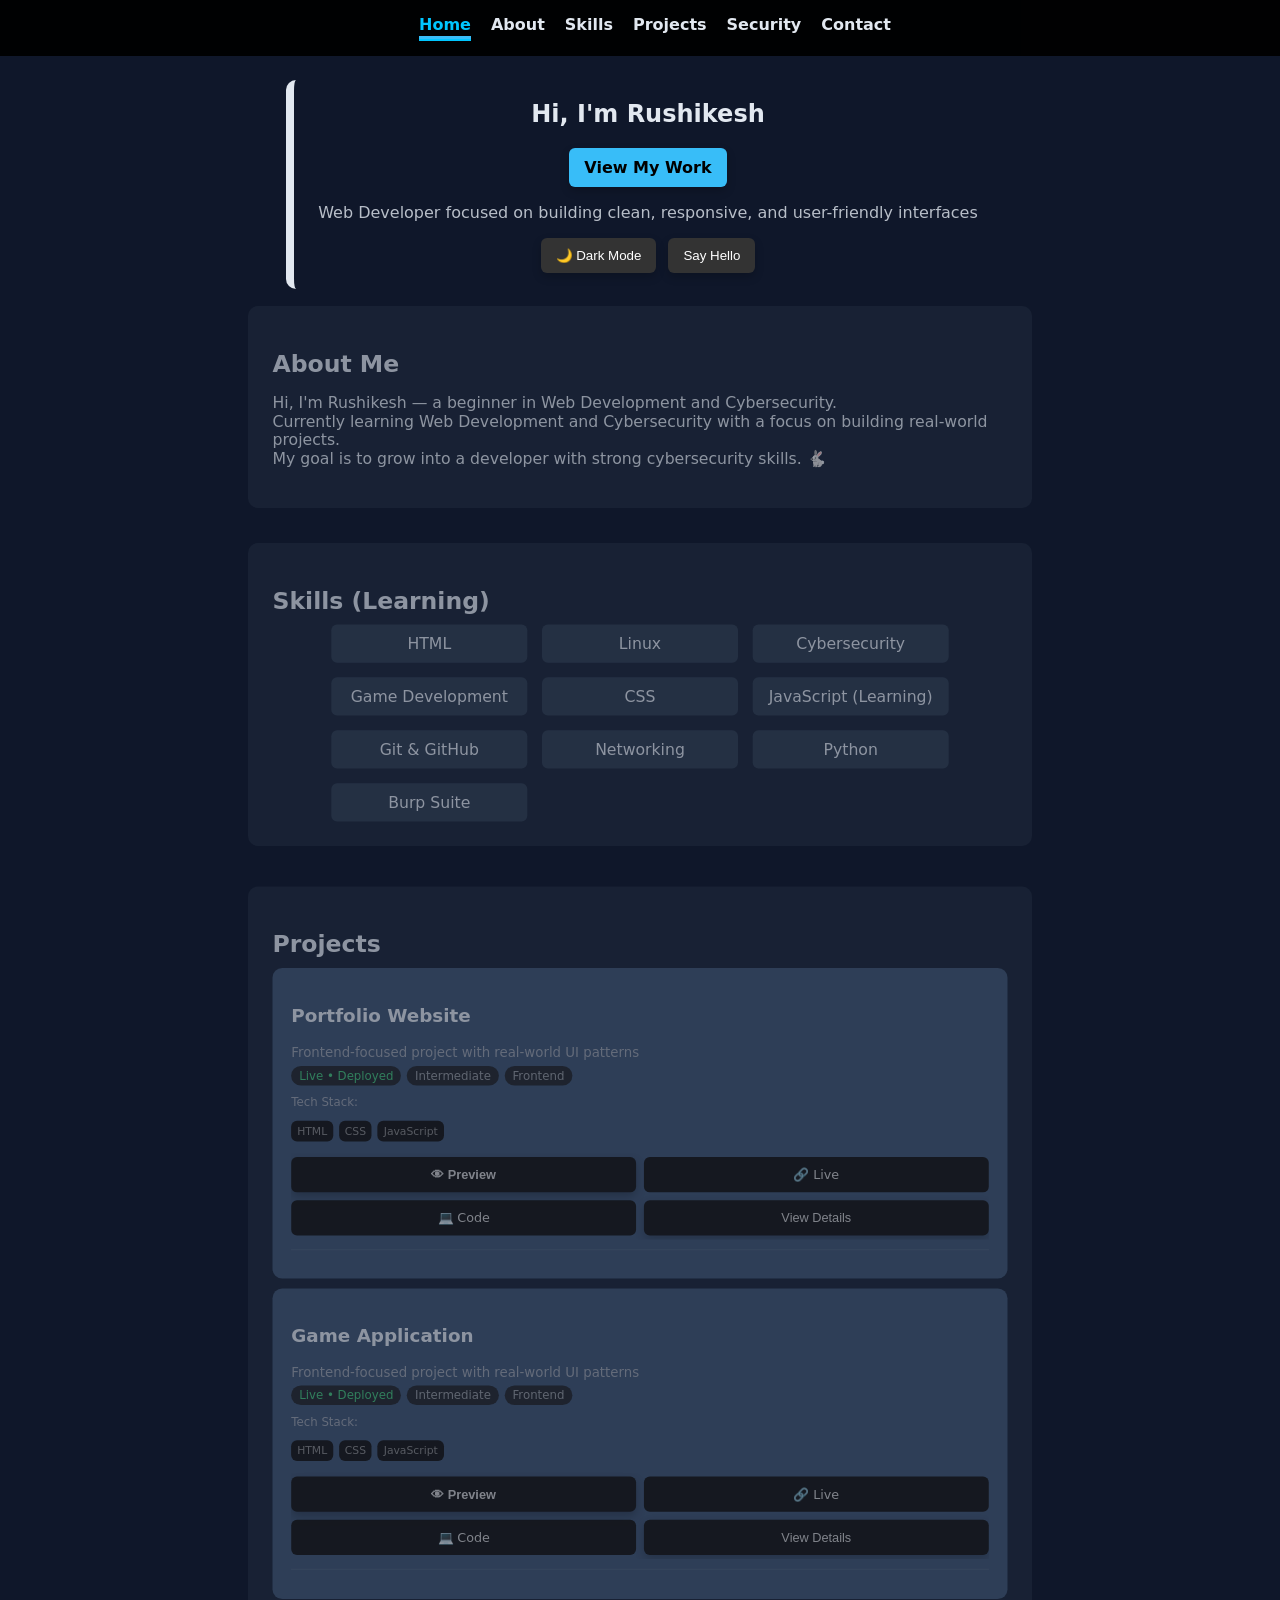
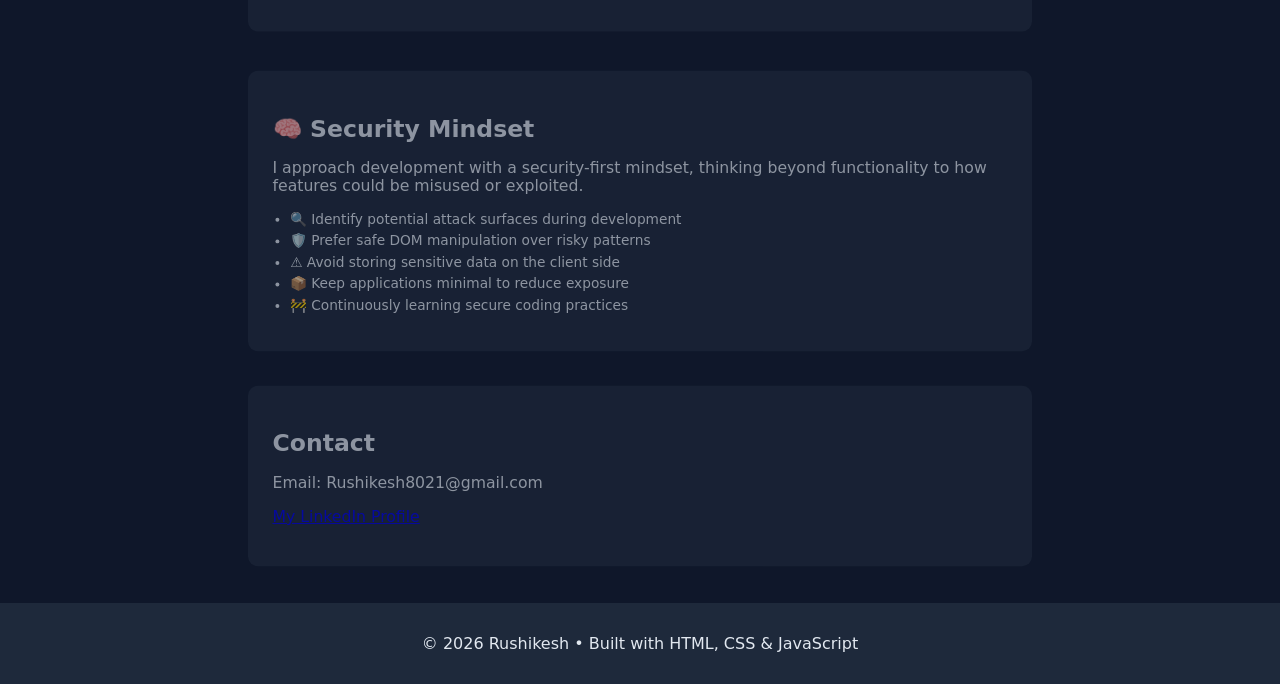
==== commit c03cd569: "Detail-card" ====
--- a/index.html
+++ b/index.html
@@ -16,6 +16,7 @@
         <a href="#about">About</a>
         <a href="#skills">Skills</a>
         <a href="#projects">Projects</a>
+        <a href="#security">Security</a>
         <a href="#contact">Contact</a>
     </nav>
 
@@ -34,8 +35,8 @@
             </p>
 
             <div class="hero-actions">
-            <button id="darkModeToggle">🌙 Dark Mode</button>
-            <button id="helloBtn">Say Hello</button>
+                <button id="darkModeToggle">🌙 Dark Mode</button>
+                <button id="helloBtn">Say Hello</button>
             </div>
 
             <p id="message"></p>
@@ -86,24 +87,12 @@
                         Frontend-focused project with real-world UI patterns
                     </p>
 
-                    <!-- 2. Description -->
-                    <p class="project-role">
-                        Role: Designed and developed the full frontend, focusing on performance, responsiveness, and interaction design.
-                    </p>
-
                     <!-- 3. Meta (quick signals) -->
                     <div class="project-meta">
                         <span class="status live">Live • Deployed</span>
                         <span class="complexity">Intermediate</span>
                         <span class="type">Frontend</span>
                     </div>
-
-                    <!-- 4. Features (proof of skill) -->
-                    <ul class="project-features">
-                        <li>IntersectionObserver-based animations</li>
-                        <li>Responsive layout with Flexbox</li>
-                        <li>Dynamic modal preview system</li>
-                    </ul>
 
                     <!-- 5. Tech stack -->
                     <p class="tech-label">Tech Stack:</p>
@@ -113,14 +102,9 @@
                         <span>JavaScript</span>
                     </div>
 
-                    <!-- 6. Note (thinking signal) -->
-                    <p class="project-note">
-                        Focused on performance and clean DOM structure
-                    </p>
-
                     <!-- 7. Actions (interaction) -->
                     <div class="project-actions">
-                        <button class="btn preview-btn" data-url="https://ronkiller18.github.io/portfolio/">
+                        <button class="btn preview-btn" aria-label="Preview project" data-url="https://ronkiller18.github.io/portfolio/">
                         👁 Preview
                         </button>
                         <a href="https://ronkiller18.github.io/portfolio/" target="_blank" rel="noopener noreferrer" class="btn">
@@ -134,13 +118,42 @@
 
                     <!-- 8. Expandable details -->
                     <div class="project-details">
-                        <ul>
-                        <li>Built responsive layout using CSS Grid and Flexbox</li>
-                        <li>Implemented dark mode toggle using classList</li>
-                        <li>Added scroll reveal animations using IntersectionObserver</li>
-                        <li>Optimized layout for mobile devices</li>
-                        <li><strong>Problem:</strong> Needed a clean way to present projects professionally</li>
-                        <li><strong>Solution:</strong> Built a modular, responsive UI with reusable components</li>
+
+                        <!-- 2. Description -->
+                        <p class="project-role">
+                            Role: Designed and developed the full frontend, focusing on performance, responsiveness, and interaction design.
+                        </p>
+
+                        <!-- 4. Features (proof of skill) -->
+                        <ul class="project-features">
+                            <li>IntersectionObserver-based animations</li>
+                            <li>Responsive layout with Flexbox</li>
+                            <li>Dynamic modal preview system</li>
+                        </ul>
+
+                        <!-- 6. Note (thinking signal) -->
+                        <p class="project-note">
+                            Focused on performance and clean DOM structure
+                        </p>
+
+                        <!-- Security -->
+                        <div class="project-security">
+                            <p class="tech-label">🔐 Security Notes</p>
+                            <ul>
+                                <li>Static content reduces attack surface</li>
+                                <li>No user input stored or processed</li>
+                                <li>External links handled safely</li>
+                                <li>Future scope: apply Content Security Policy (CSP)</li>
+                            </ul>
+                        </div>
+
+                        <ul class="project-details-list">
+                            <li>Built responsive layout using CSS Grid and Flexbox</li>
+                            <li>Implemented dark mode toggle using classList</li>
+                            <li>Added scroll reveal animations using IntersectionObserver</li>
+                            <li>Optimized layout for mobile devices</li>
+                            <li><strong>Problem:</strong> Needed a clean way to present projects professionally</li>
+                            <li><strong>Solution:</strong> Built a modular, responsive UI with reusable components</li>
                         </ul>
                     </div>
 
@@ -154,41 +167,24 @@
                         Frontend-focused project with real-world UI patterns
                     </p>
 
-                    <!-- 2. Description -->
-                    <p class="project-desc">
-                        A lightweight offline browser game focused on simple mechanics and performance.
-                    </p>
-
                     <!-- 3. Meta (quick signals) -->
-                    <p class="tech-label">Tech Stack:</p> 
                     <div class="project-meta">
                         <span class="status live">Live • Deployed</span>
                         <span class="complexity">Intermediate</span>
                         <span class="type">Frontend</span>
                     </div>
 
-                    <!-- 4. Features (proof of skill) -->
-                    <ul class="project-features">
-                        <li>IntersectionObserver-based animations</li>
-                        <li>Responsive layout with Flexbox</li>
-                        <li>Dynamic modal preview system</li>
-                    </ul>
-
                     <!-- 5. Tech stack -->
+                    <p class="tech-label">Tech Stack:</p> 
                     <div class="project-tech">
                         <span>HTML</span>
                         <span>CSS</span>
                         <span>JavaScript</span>
                     </div>
 
-                    <!-- 6. Note (thinking signal) -->
-                    <p class="project-note">
-                        Currently under development🐇
-                    </p>
-
                     <!-- 7. Actions (interaction) -->
                     <div class="project-actions">
-                        <button class="btn preview-btn" data-url="https://ronkiller18.github.io/portfolio/">
+                        <button class="btn preview-btn" aria-label="Preview project" data-url="https://ronkiller18.github.io/portfolio/">
                         👁 Preview
                         </button>
                         <a href="https://ronkiller18.github.io/portfolio/" target="_blank" rel="noopener noreferrer" class="btn">
@@ -202,6 +198,35 @@
 
                     <!-- 8. Expandable details -->
                     <div class="project-details">
+
+                            <!-- 2. Description -->
+                        <p class="project-desc">
+                            A lightweight offline browser game focused on simple mechanics and performance.
+                        </p>
+
+                            <!-- 4. Features (proof of skill) -->
+                        <ul class="project-features">
+                            <li>IntersectionObserver-based animations</li>
+                            <li>Responsive layout with Flexbox</li>
+                            <li>Dynamic modal preview system</li>
+                        </ul>
+
+                            <!-- 6. Note (thinking signal) -->
+                        <p class="project-note">
+                            Currently under development🐇
+                        </p>
+
+                            <!-- Security -->
+                        <div class="project-security">
+                            <p class="tech-label">🔐 Security Notes</p>
+                            <ul>
+                                <li>Runs fully client-side with no sensitive data exposure</li>
+                                <li>No authentication system → eliminates account-based risks</li>
+                                <li>Controlled input handling (no arbitrary code execution)</li>
+                                <li>Future scope: secure score storage and validation</li>
+                            </ul>
+                        </div>
+
                         <ul> 
                         <li>Designing basic game mechanics using JavaScript</li>
                         <li>Handling user input and game state</li>
@@ -211,6 +236,24 @@
 
                 </div>
             </div>
+        </section>
+
+        <!-- Security -->
+        <section id="security" class="section reveal">
+            <h2>🧠 Security Mindset</h2>
+
+            <p>
+                I approach development with a security-first mindset, thinking beyond functionality 
+                to how features could be misused or exploited.
+            </p>
+
+            <ul class="security-points">
+                <li>🔍 Identify potential attack surfaces during development</li>
+                <li>🛡️ Prefer safe DOM manipulation over risky patterns</li>
+                <li>⚠️ Avoid storing sensitive data on the client side</li>
+                <li>📦 Keep applications minimal to reduce exposure</li>
+                <li>🚧 Continuously learning secure coding practices</li>
+            </ul>
         </section>
 
         <!-- Contact -->
@@ -232,20 +275,23 @@
         <p>© 2026 Rushikesh • Built with HTML, CSS & JavaScript</p>
     </footer>
 
-    <div class="preview-modal" id="previewModal">
+    <div id="previewModal" class="preview-modal" role="dialog" aria-modal="true" aria-hidden="true">
         <div class="preview-overlay"></div>
 
         <div class="preview-content">
-            <button class="preview-close">&times;</button>
+            <button class="preview-close" aria-label="Close preview">&times;</button>
+
+            <p class="preview-hint">Press ESC to close</p>
 
             <div class="preview-loader" id="previewLoader">
                 <div class="spinner"></div>
-                <p>Loading preview...</p>
+                <p>Loading preview…</p>
+                <small>If it takes too long, the site may block embedding</small>
             </div>
 
             <div class="preview-fallback hidden" id="previewFallback">
                 <p>Preview not available</p>
-                <a id="openLiveLink" target="_blank">Open Live Site</a>
+                <a id="openLiveLink" target="_blank">Open Live Site ↗</a>
             </div>
 
             <iframe id="previewFrame" src="" loading="lazy"></iframe>
--- a/css/style.css
+++ b/css/style.css
@@ -1,7 +1,6 @@
 /* =========================
    1. Reset & Base
 ========================= */
-
 :root {
   --nav-height: 110px;
 }
@@ -10,6 +9,29 @@
     scroll-padding-top: var(--nav-height);
     scroll-behavior: smooth;
     overflow-x: hidden;
+}
+
+#pageLoader {
+  position: fixed;
+  inset: 0;
+  background: #111;
+  z-index: 9999;
+
+  display: flex;
+  align-items: center;
+  justify-content: center;
+
+  transition: opacity 0.3s ease;
+}
+
+#pageLoader.hidden {
+  opacity: 0;
+  pointer-events: none;
+}
+
+body.loaded #pageLoader {
+  opacity: 0;
+  pointer-events: none;
 }
 
 body {
@@ -191,6 +213,10 @@
   box-shadow: 0 4px 10px rgba(0, 0, 0, 0.2);
 }
 
+button:hover {
+  transform: translateY(-2px);
+}
+
 #darkModeToggle:hover,
 #helloBtn:hover {
   transform: translateY(-2px);
@@ -383,6 +409,7 @@
 
 .project-card {
     margin-top: 10px;
+    margin-bottom: 8px;
     padding: 1.2rem;
 
     background: #435875;
@@ -394,7 +421,7 @@
 }
 
 .project-card:hover {
-  transform: translateY(-6px);
+  transform: translateY(-6px) scale(1.01);
   box-shadow: 0 12px 24px rgba(0,0,0,0.25);
   cursor: pointer;
 }
@@ -414,12 +441,20 @@
 
     transition: max-height 0.3s ease;
     margin-top: 10px;
-    font-size: 0.9rem;
+    font-size: 13px;
     line-height: 1.5;
+    border-top: 1px solid rgba(255,255,255,0.08);
+    padding-top: 10px;
+}
+
+.project-details-list {
+  margin: 10px 0;
+  padding-left: 18px;
+  font-size: 14px;
 }
 
 .project-details.show {
-  max-height: 200px;
+  max-height: 500px;
 }
 
 .tech-label {
@@ -502,6 +537,7 @@
   gap: 6px;
   margin-bottom: 10px;
   font-size: 12px;
+  opacity: 0.8;
 }
 
 .project-meta span {
@@ -529,8 +565,8 @@
 
 .project-features {
   margin: 10px 0;
-  padding-left: 18px;
-  font-size: 14px;
+  padding-left: 16px;
+  font-size: 13px;
 }
 
 .project-features li {
@@ -553,13 +589,11 @@
   opacity: 0;
   visibility: hidden;
   transition: opacity 0.25s ease;
-   pointer-events: none;
 }
 
 .preview-modal.active {
   opacity: 1;
   visibility: visible;
-  pointer-events: auto;
 }
 
 .preview-modal.active .preview-content {
@@ -571,6 +605,12 @@
   position: absolute;
   inset: 0;
   background: rgba(0, 0, 0, 0.7);
+  backdrop-filter: blur(4px);
+    opacity: 0;
+  transition: opacity 0.25s ease;
+  pointer-events: none;
+
+  z-index: 1;
 }
 
 .preview-btn {
@@ -579,6 +619,7 @@
   font-weight: 600;              /* 🔥 stronger presence */
   box-shadow: 0 4px 10px rgba(0,0,0,0.25);
   transform: translateY(0);
+  cursor: pointer;
 }
 
 .project-actions .preview-btn:hover {
@@ -588,7 +629,13 @@
   color: #fff;
 }
 
+.preview-modal.active .preview-overlay {
+  opacity: 1;
+}
+
 .preview-content {
+  position: relative;
+
   width: 90%;
   max-width: 900px;
   height: 80vh;
@@ -597,11 +644,14 @@
   border-radius: 10px;
   overflow: hidden;
 
-  position: relative;
+  margin: auto; /* ✅ THIS fixes centering */
 
   opacity: 0;
   transform: scale(0.95);
   transition: opacity 0.25s ease, transform 0.25s ease;
+
+  z-index: 2;
+  will-change: transform, opacity;
 }
 
 .preview-content iframe {
@@ -636,6 +686,15 @@
   transition: opacity 0.2s ease;
 }
 
+.preview-hint {
+  position: absolute;
+  bottom: 10px;
+  left: 50%;
+  transform: translateX(-50%);
+  font-size: 12px;
+  opacity: 0.6;
+}
+
 .preview-loader.hidden {
   display: none;
 
@@ -669,12 +728,43 @@
   color: white;
 }
 
+.preview-fallback a {
+  margin-top: 10px;
+  padding: 8px 12px;
+  background: #38bdf8;
+  color: black;
+  border-radius: 6px;
+  text-decoration: none;
+}
+
 .preview-fallback.hidden {
   display: none;
 }
 
 .preview-content iframe.loaded {
   opacity: 1;
+}
+
+/* Security */
+.security-points {
+  margin-top: 10px;
+  padding-left: 18px;
+  font-size: 14px;
+}
+
+.security-points li {
+  margin-bottom: 6px;
+}
+
+.project-security {
+  margin-top: 10px;
+  font-size: 13px;
+  color: #9ca3af;
+}
+
+.project-security ul {
+  padding-left: 16px;
+  margin-top: 4px;
 }
 
 /* =========================
@@ -721,64 +811,76 @@
 }
 
 /* =========================
-   11. Responsive
-========================= */
+   15. RESPONSIVE (FULL - RESTORED)
+========================= */
+
 @media (max-width: 600px) {
 
-     :root {
-        --nav-height: 80px;
-    }
-
-    body {
-        padding-top: 100px;
-    }
-
-    nav {
-        flex-wrap: nowrap;
-        overflow-x: auto;
-        justify-content: flex-start;
-        gap: 12px;
-        padding: 10px;
-        scroll-padding-right: 20px;
-    }
-
-    nav a {
-        flex: 0 0 auto;
-    }
-
-    nav a:last-child {
-        margin-right: 20px;
-    }
-
-    nav::-webkit-scrollbar {
-        display: none;
-    }
-
-    section {
-        padding-left: 1rem;
-        padding-right: 1rem;
-    }
-
-    .hero-actions {
-      flex-direction: column;
-      align-items: center;
-    }
-
-    .section {
-        width: 95%;
-        margin: 10px 0;
-    }
-
-    section.active-section {
-        border-left: none;
-        border-top: 3px solid white;
-    }
-
-    .skills-container {
-        grid-template-columns: 1fr;
-    }
-
-    .project-actions {
+  :root {
+    --nav-height: 80px;
+  }
+
+  body {
+    padding-top: 100px;
+  }
+
+  /* NAVBAR (IMPORTANT FOR MOBILE SCROLL) */
+  nav {
+    flex-wrap: nowrap;
+    overflow-x: auto;
+    justify-content: flex-start;
+    gap: 12px;
+    padding: 10px;
+    scroll-padding-right: 20px;
+  }
+
+  nav a {
+    flex: 0 0 auto;
+  }
+
+  nav a:last-child {
+    margin-right: 20px;
+  }
+
+  nav::-webkit-scrollbar {
+    display: none;
+  }
+
+  /* SECTION SPACING */
+  section {
+    padding-left: 1rem;
+    padding-right: 1rem;
+  }
+
+  .section {
+    width: 95%;
+    margin: 10px 0;
+  }
+
+  section.active-section {
+    border-left: none;
+    border-top: 3px solid white;
+  }
+
+  /* HERO STACKING */
+  .hero-actions {
+    flex-direction: column;
+    align-items: center;
+  }
+
+  /* SKILLS STACK */
+  .skills-container {
     grid-template-columns: 1fr;
   }
+
+  /* PROJECT BUTTONS STACK */
+  .project-actions {
+    grid-template-columns: 1fr;
+  }
+
+  /* PREVIEW FIX */
+  .preview-content {
+    width: 95%;
+    height: 75vh;
+  }
 }
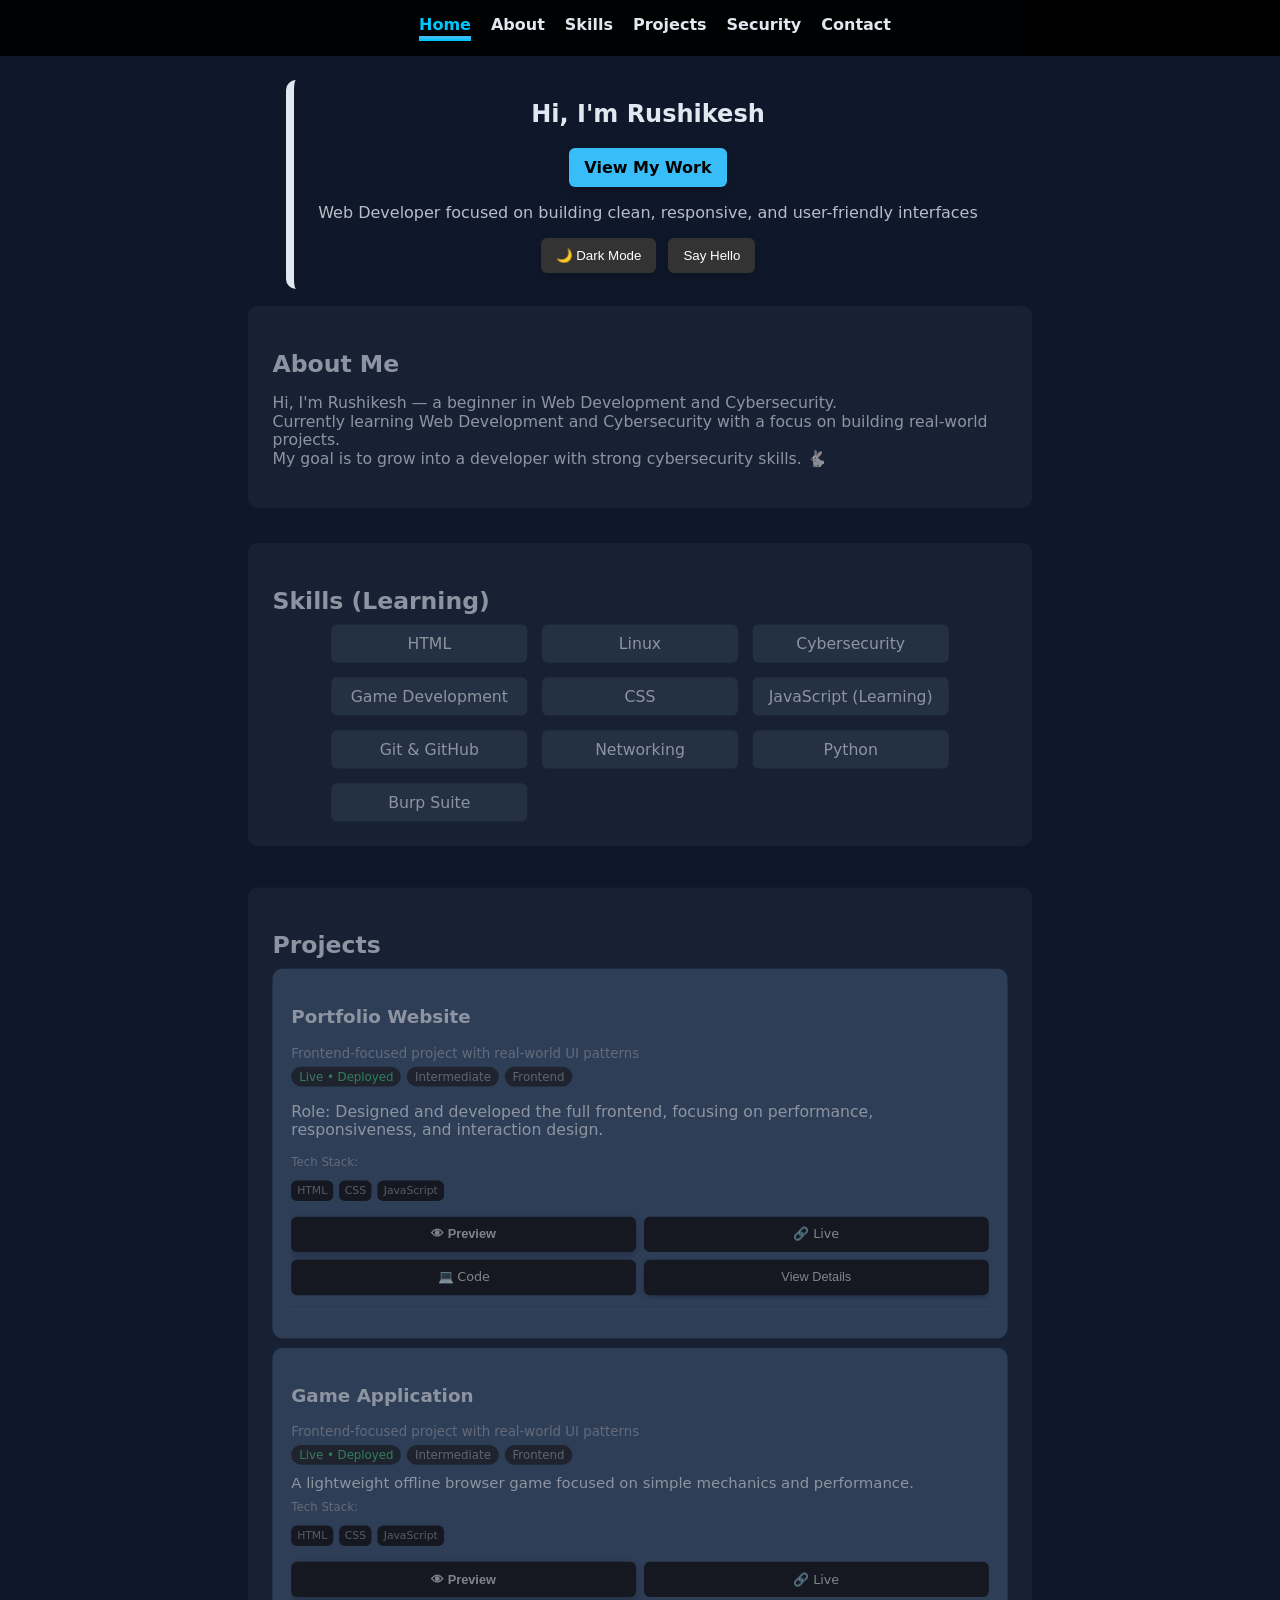
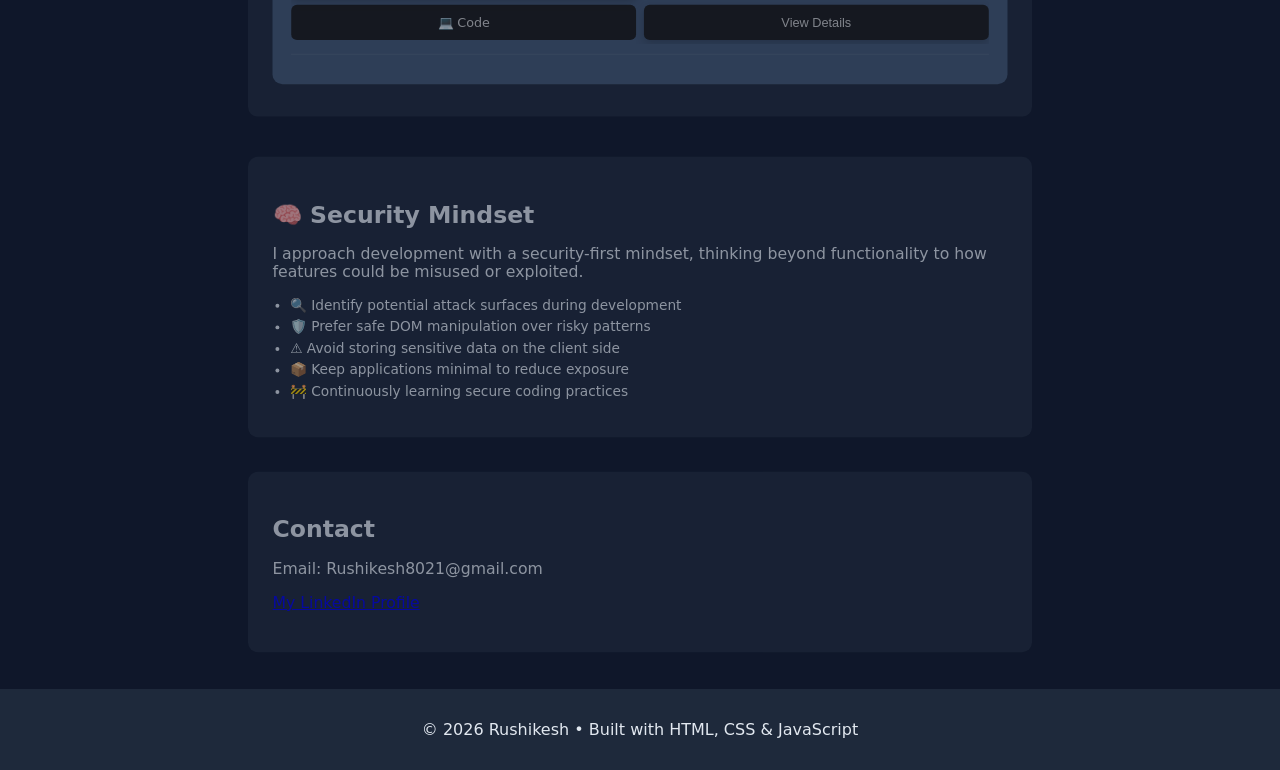
==== commit 5dd436ac: "small change" ====
--- a/index.html
+++ b/index.html
@@ -87,14 +87,19 @@
                         Frontend-focused project with real-world UI patterns
                     </p>
 
-                    <!-- 3. Meta (quick signals) -->
+                    <!-- 2. Meta (quick signals) -->
                     <div class="project-meta">
                         <span class="status live">Live • Deployed</span>
                         <span class="complexity">Intermediate</span>
                         <span class="type">Frontend</span>
                     </div>
 
-                    <!-- 5. Tech stack -->
+                    <!-- Description -->
+                    <p class="project-role">
+                        Role: Designed and developed the full frontend, focusing on performance, responsiveness, and interaction design.
+                    </p>
+
+                    <!-- 3. Tech stack -->
                     <p class="tech-label">Tech Stack:</p>
                     <div class="project-tech">
                         <span>HTML</span>
@@ -102,7 +107,7 @@
                         <span>JavaScript</span>
                     </div>
 
-                    <!-- 7. Actions (interaction) -->
+                    <!-- 4. Actions (interaction) -->
                     <div class="project-actions">
                         <button class="btn preview-btn" aria-label="Preview project" data-url="https://ronkiller18.github.io/portfolio/">
                         👁 Preview
@@ -116,25 +121,24 @@
                         <button class="btn details-btn">View Details</button>
                     </div>
 
-                    <!-- 8. Expandable details -->
+                    <!-- 5. Expandable details -->
                     <div class="project-details">
 
-                        <!-- 2. Description -->
-                        <p class="project-role">
-                            Role: Designed and developed the full frontend, focusing on performance, responsiveness, and interaction design.
-                        </p>
-
-                        <!-- 4. Features (proof of skill) -->
+                        <!-- Features (proof of skill) -->
                         <ul class="project-features">
                             <li>IntersectionObserver-based animations</li>
                             <li>Responsive layout with Flexbox</li>
                             <li>Dynamic modal preview system</li>
                         </ul>
 
-                        <!-- 6. Note (thinking signal) -->
-                        <p class="project-note">
-                            Focused on performance and clean DOM structure
-                        </p>
+                        <ul class="project-details-list">
+                            <li>Built responsive layout using CSS Grid and Flexbox</li>
+                            <li>Implemented dark mode toggle using classList</li>
+                            <li>Added scroll reveal animations using IntersectionObserver</li>
+                            <li>Optimized layout for mobile devices</li>
+                            <li><strong>Problem:</strong> Needed a clean way to present projects professionally</li>
+                            <li><strong>Solution:</strong> Built a modular, responsive UI with reusable components</li>
+                        </ul>
 
                         <!-- Security -->
                         <div class="project-security">
@@ -147,14 +151,11 @@
                             </ul>
                         </div>
 
-                        <ul class="project-details-list">
-                            <li>Built responsive layout using CSS Grid and Flexbox</li>
-                            <li>Implemented dark mode toggle using classList</li>
-                            <li>Added scroll reveal animations using IntersectionObserver</li>
-                            <li>Optimized layout for mobile devices</li>
-                            <li><strong>Problem:</strong> Needed a clean way to present projects professionally</li>
-                            <li><strong>Solution:</strong> Built a modular, responsive UI with reusable components</li>
-                        </ul>
+                        <!-- Note (thinking signal) -->
+                        <p class="project-note">
+                            Focused on performance and clean DOM structure
+                        </p>                        
+
                     </div>
 
                 </div>
@@ -167,14 +168,19 @@
                         Frontend-focused project with real-world UI patterns
                     </p>
 
-                    <!-- 3. Meta (quick signals) -->
+                    <!-- 2. Meta (quick signals) -->
                     <div class="project-meta">
                         <span class="status live">Live • Deployed</span>
                         <span class="complexity">Intermediate</span>
                         <span class="type">Frontend</span>
                     </div>
 
-                    <!-- 5. Tech stack -->
+                    <!-- Description -->
+                    <p class="project-desc">
+                        A lightweight offline browser game focused on simple mechanics and performance.
+                    </p>
+
+                    <!-- 3. Tech stack -->
                     <p class="tech-label">Tech Stack:</p> 
                     <div class="project-tech">
                         <span>HTML</span>
@@ -182,7 +188,7 @@
                         <span>JavaScript</span>
                     </div>
 
-                    <!-- 7. Actions (interaction) -->
+                    <!-- 4. Actions (interaction) -->
                     <div class="project-actions">
                         <button class="btn preview-btn" aria-label="Preview project" data-url="https://ronkiller18.github.io/portfolio/">
                         👁 Preview
@@ -196,27 +202,23 @@
                         <button class="btn details-btn">View Details</button>
                     </div>
 
-                    <!-- 8. Expandable details -->
+                    <!-- 5. Expandable details -->
                     <div class="project-details">
 
-                            <!-- 2. Description -->
-                        <p class="project-desc">
-                            A lightweight offline browser game focused on simple mechanics and performance.
-                        </p>
-
-                            <!-- 4. Features (proof of skill) -->
+                        <!-- Features (proof of skill) -->
                         <ul class="project-features">
                             <li>IntersectionObserver-based animations</li>
                             <li>Responsive layout with Flexbox</li>
                             <li>Dynamic modal preview system</li>
                         </ul>
 
-                            <!-- 6. Note (thinking signal) -->
-                        <p class="project-note">
-                            Currently under development🐇
-                        </p>
-
-                            <!-- Security -->
+                        <ul class="project-details-list">
+                            <li>Designing basic game mechanics using JavaScript</li>
+                            <li>Handling user input and game state</li>
+                            <li>Optimizing for smooth performance on low-end devices</li>
+                        </ul>
+
+                        <!-- Security Notes -->
                         <div class="project-security">
                             <p class="tech-label">🔐 Security Notes</p>
                             <ul>
@@ -227,13 +229,11 @@
                             </ul>
                         </div>
 
-                        <ul> 
-                        <li>Designing basic game mechanics using JavaScript</li>
-                        <li>Handling user input and game state</li>
-                        <li>Optimizing for smooth performance on low-end devices</li>
-                        </ul>
-                    </div>
-
+                        <!-- Note (thinking signal) -->
+                        <p class="project-note">
+                            Currently under development🐇
+                        </p>
+                    </div>
                 </div>
             </div>
         </section>
--- a/css/style.css
+++ b/css/style.css
@@ -454,7 +454,7 @@
 }
 
 .project-details.show {
-  max-height: 500px;
+  max-height: 2000px;
 }
 
 .tech-label {
@@ -759,7 +759,7 @@
 .project-security {
   margin-top: 10px;
   font-size: 13px;
-  color: #9ca3af;
+ /*color: #9ca3af;*/
 }
 
 .project-security ul {
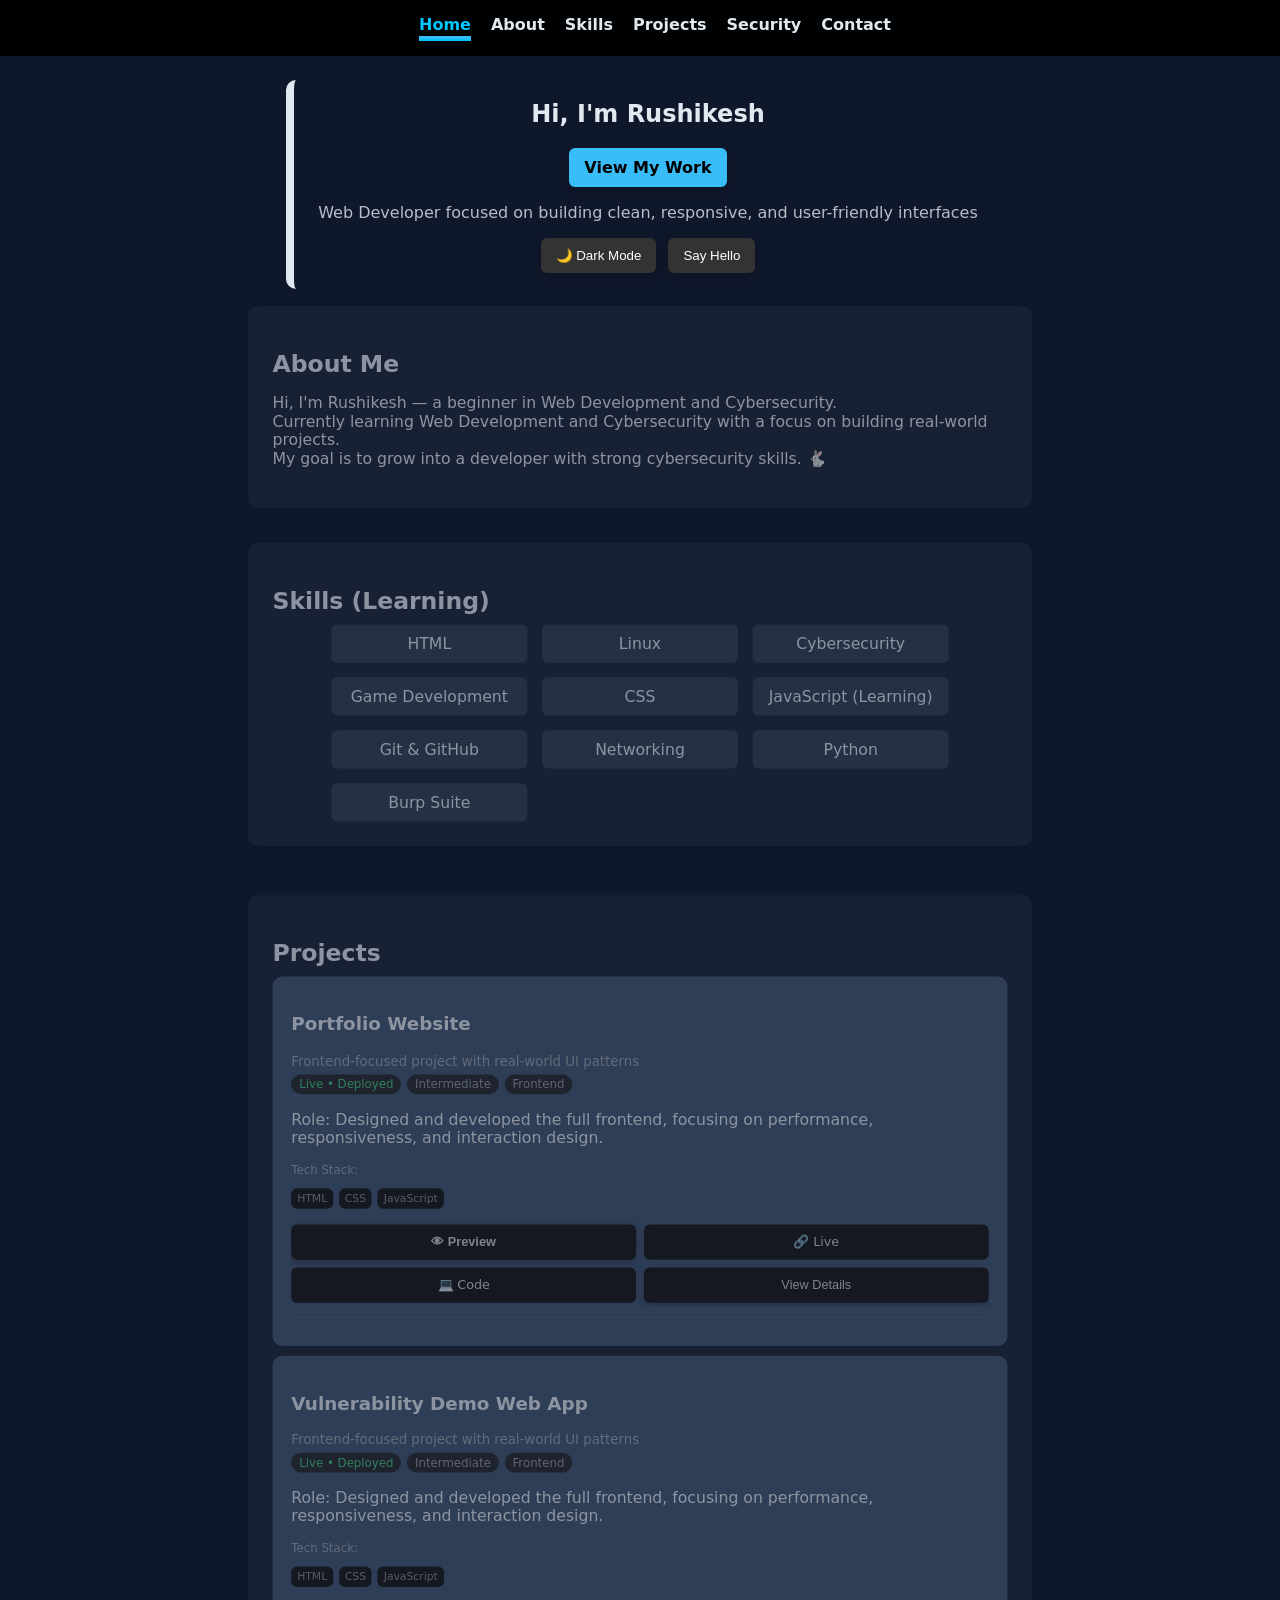
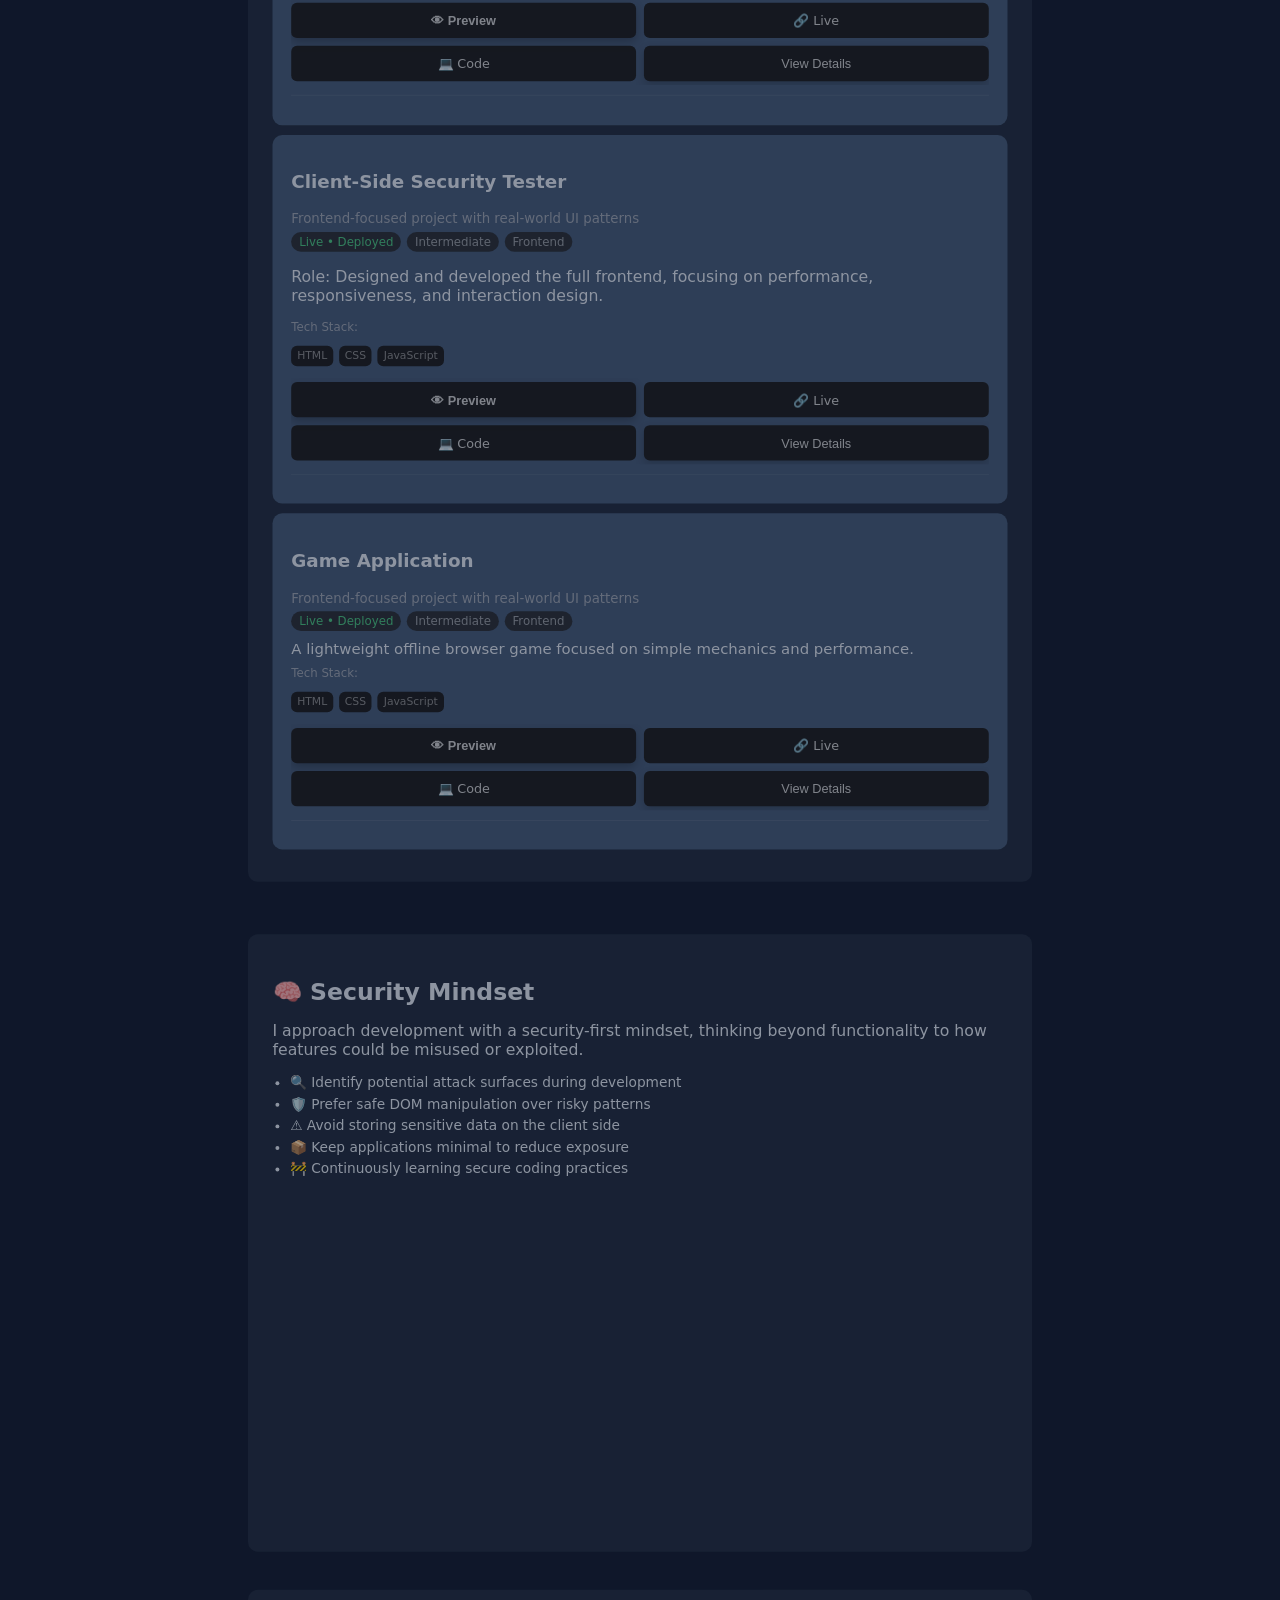
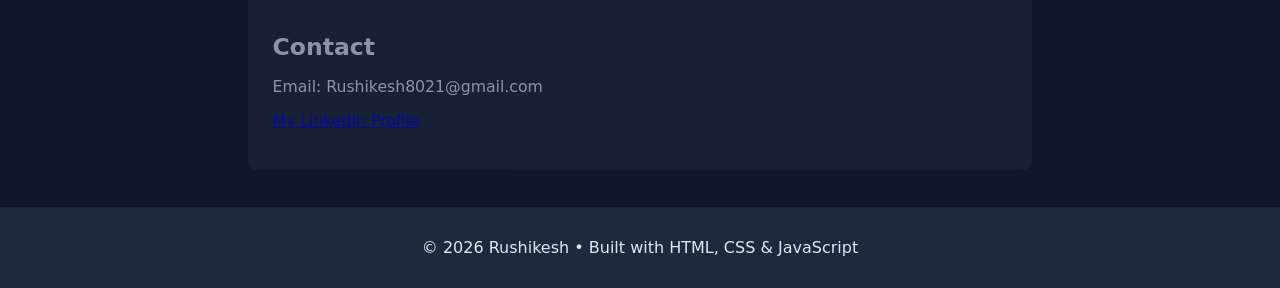
==== commit ef1466ed: "Project 2" ====
--- a/index.html
+++ b/index.html
@@ -159,6 +159,172 @@
                     </div>
 
                 </div>
+
+                <div class="project-card">
+
+                    <!-- 1. Title -->
+                    <h3>Vulnerability Demo Web App</h3>
+                    <p class="project-subtitle">
+                        Frontend-focused project with real-world UI patterns
+                    </p>
+
+                    <!-- 2. Meta (quick signals) -->
+                    <div class="project-meta">
+                        <span class="status live">Live • Deployed</span>
+                        <span class="complexity">Intermediate</span>
+                        <span class="type">Frontend</span>
+                    </div>
+
+                    <!-- Description -->
+                    <p class="project-role">
+                        Role: Designed and developed the full frontend, focusing on performance, responsiveness, and interaction design.
+                    </p>
+
+                    <!-- 3. Tech stack -->
+                    <p class="tech-label">Tech Stack:</p>
+                    <div class="project-tech">
+                        <span>HTML</span>
+                        <span>CSS</span>
+                        <span>JavaScript</span>
+                    </div>
+
+                    <!-- 4. Actions (interaction) -->
+                    <div class="project-actions">
+                        <button class="btn preview-btn" aria-label="Preview project" data-url="https://ronkiller18.github.io/portfolio/projects/vuln-demo-app/">
+                        👁 Preview
+                        </button>
+                        <a href="https://ronkiller18.github.io/portfolio/projects/vuln-demo-app/" target="_blank" rel="noopener noreferrer" class="btn">
+                        🔗 Live
+                        </a>
+                        <a href="https://github.com/Ronkiller18/portfolio/tree/main/projects/vuln-demo-app" target="_blank" rel="noopener noreferrer" class="btn">
+                        💻 Code
+                        </a>
+                        <button class="btn details-btn">View Details</button>
+                    </div>
+
+                    <!-- 5. Expandable details -->
+                    <div class="project-details">
+
+                        <!-- Features (proof of skill) -->
+                        <ul class="project-features">
+                            <li>Demonstrates DOM-based XSS vulnerability</li>
+                            <li>Includes secure fix using safe DOM handling</li>
+                            <li>Side-by-side comparison view</li>
+                            <li>Predefined attack payload testing</li>
+                            <li>Phishing detection mini feature</li>
+                        </ul>
+
+                        <ul class="project-details-list">
+                            <li>Built responsive layout using CSS Grid and Flexbox</li>
+                            <li>Implemented dark mode toggle using classList</li>
+                            <li>Added scroll reveal animations using IntersectionObserver</li>
+                            <li>Optimized layout for mobile devices</li>
+                            <li><strong>Problem:</strong> Needed a clean way to present projects professionally</li>
+                            <li><strong>Solution:</strong> Built a modular, responsive UI with reusable components</li>
+                        </ul>
+
+                        <!-- Security -->
+                        <div class="project-security">
+                            <p class="tech-label">🔐 Security Notes</p>
+                            <ul>
+                                <li>Static content reduces attack surface</li>
+                                <li>No user input stored or processed</li>
+                                <li>External links handled safely</li>
+                                <li>Future scope: apply Content Security Policy (CSP)</li>
+                            </ul>
+                        </div>
+
+                        <!-- Note (thinking signal) -->
+                        <p class="project-note">
+                            Focused on performance and clean DOM structure
+                        </p>                        
+
+                    </div>
+
+                </div>
+
+                <div class="project-card">
+
+                    <!-- 1. Title -->
+                    <h3>Client-Side Security Tester</h3>
+                    <p class="project-subtitle">
+                        Frontend-focused project with real-world UI patterns
+                    </p>
+
+                    <!-- 2. Meta (quick signals) -->
+                    <div class="project-meta">
+                        <span class="status live">Live • Deployed</span>
+                        <span class="complexity">Intermediate</span>
+                        <span class="type">Frontend</span>
+                    </div>
+
+                    <!-- Description -->
+                    <p class="project-role">
+                        Role: Designed and developed the full frontend, focusing on performance, responsiveness, and interaction design.
+                    </p>
+
+                    <!-- 3. Tech stack -->
+                    <p class="tech-label">Tech Stack:</p>
+                    <div class="project-tech">
+                        <span>HTML</span>
+                        <span>CSS</span>
+                        <span>JavaScript</span>
+                    </div>
+
+                    <!-- 4. Actions (interaction) -->
+                    <div class="project-actions">
+                        <button class="btn preview-btn" aria-label="Preview project" data-url="https://ronkiller18.github.io/portfolio/projects/projects/security-tester/"">
+                        👁 Preview
+                        </button>
+                        <a href="https://ronkiller18.github.io/portfolio/projects/projects/security-tester/"" target="_blank" rel="noopener noreferrer" class="btn">
+                        🔗 Live
+                        </a>
+                        <a href="https://github.com/Ronkiller18/portfolio/tree/main/projects/projects/security-tester" target="_blank" rel="noopener noreferrer" class="btn">
+                        💻 Code
+                        </a>
+                        <button class="btn details-btn">View Details</button>
+                    </div>
+
+                    <!-- 5. Expandable details -->
+                    <div class="project-details">
+
+                        <!-- Features (proof of skill) -->
+                        <ul class="project-features">
+                            <h2>How Detection Works</h2>
+
+                            <p><strong>XSS:</strong> Detects script tags, event handlers, and JavaScript URIs.</p>
+                            <p><strong>Phishing:</strong> Identifies suspicious keywords and domain patterns.</p>
+                            <p><strong>DOM Risk:</strong> Flags unsafe JavaScript functions like innerHTML and eval.</p>
+                        </ul>
+
+                        <ul class="project-details-list">
+                            <li>Built responsive layout using CSS Grid and Flexbox</li>
+                            <li>Implemented dark mode toggle using classList</li>
+                            <li>Added scroll reveal animations using IntersectionObserver</li>
+                            <li>Optimized layout for mobile devices</li>
+                            <li><strong>Problem:</strong> Needed a clean way to present projects professionally</li>
+                            <li><strong>Solution:</strong> Built a modular, responsive UI with reusable components</li>
+                        </ul>
+
+                        <!-- Security -->
+                        <div class="project-security">
+                            <p class="tech-label">🔐 Security Notes</p>
+                            <ul>
+                                <li>Static content reduces attack surface</li>
+                                <li>No user input stored or processed</li>
+                                <li>External links handled safely</li>
+                                <li>Future scope: apply Content Security Policy (CSP)</li>
+                            </ul>
+                        </div>
+
+                        <!-- Note (thinking signal) -->
+                        <p class="project-note">
+                            Focused on performance and clean DOM structure
+                        </p>                        
+
+                    </div>
+
+                </div>
                 
                 <div class="project-card">
 
--- a/css/style.css
+++ b/css/style.css
@@ -746,6 +746,10 @@
 }
 
 /* Security */
+#security {
+  min-height: 70vh;
+}
+
 .security-points {
   margin-top: 10px;
   padding-left: 18px;
